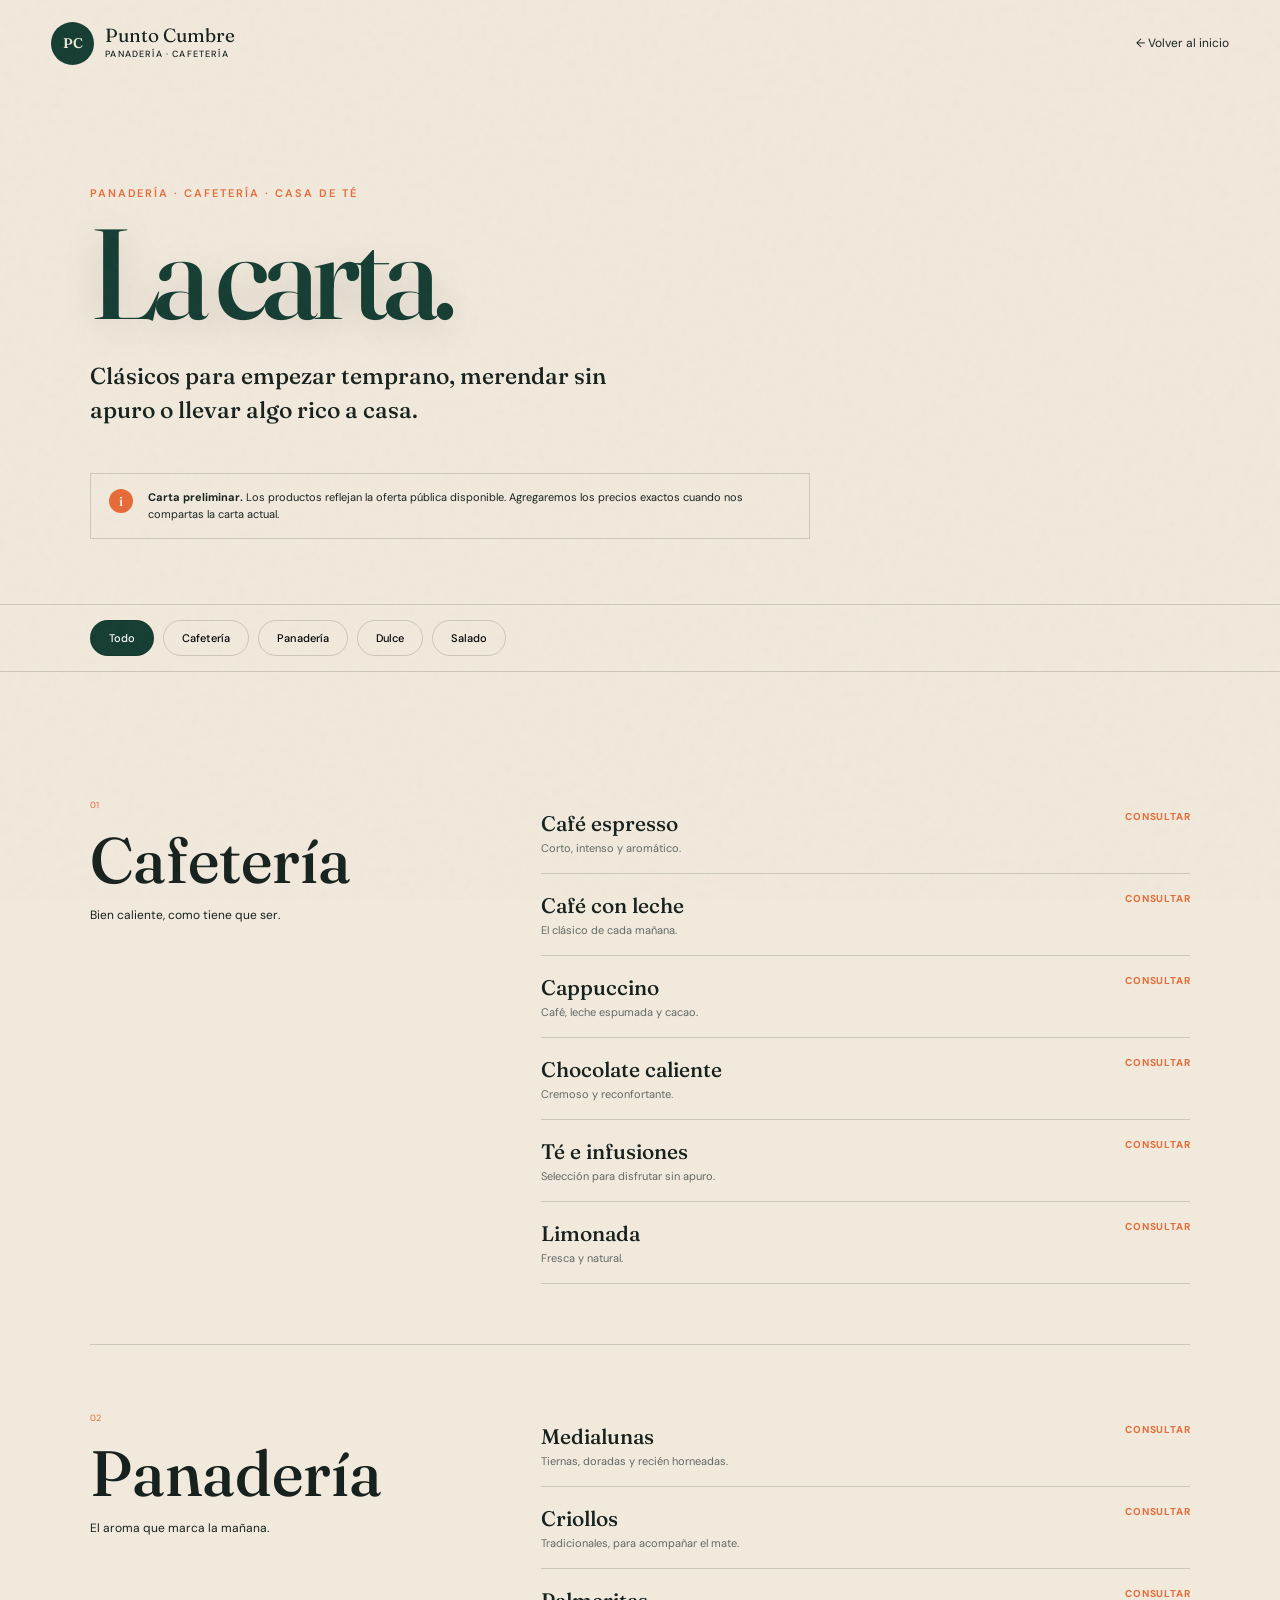
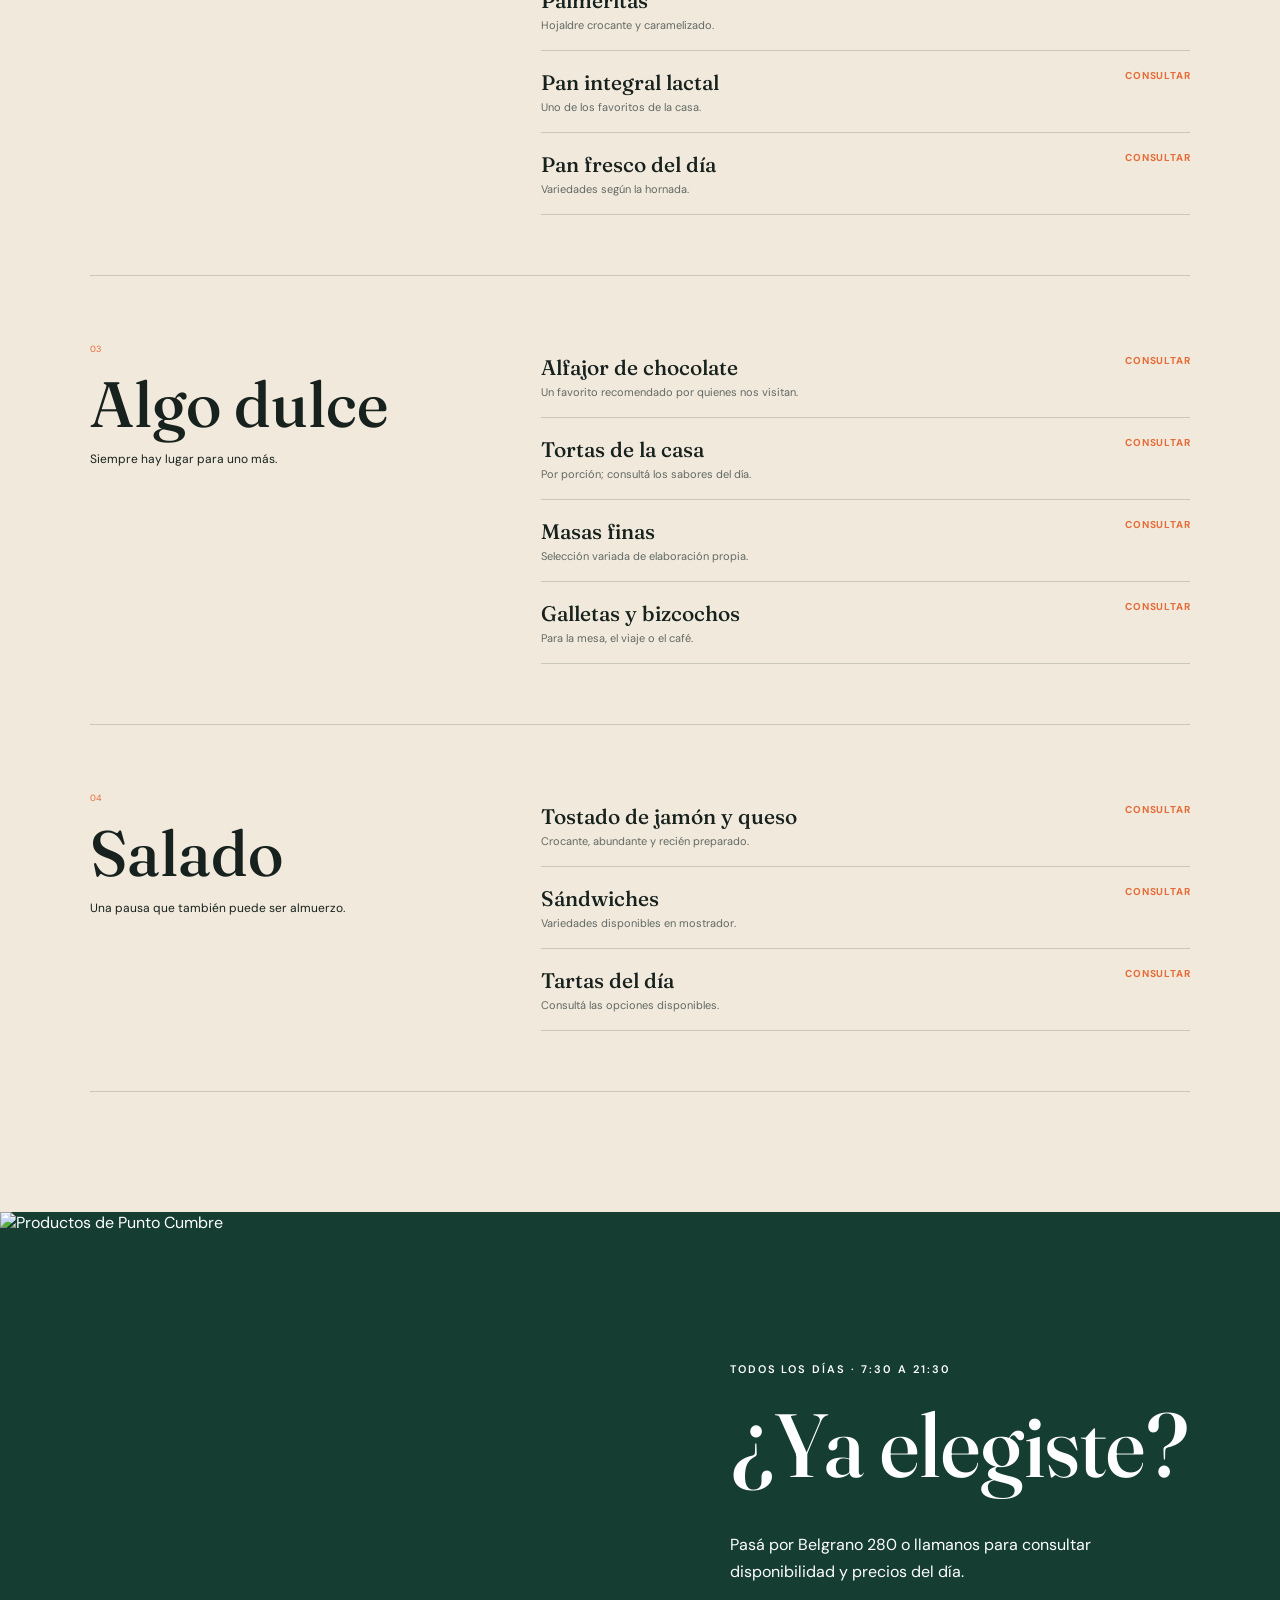
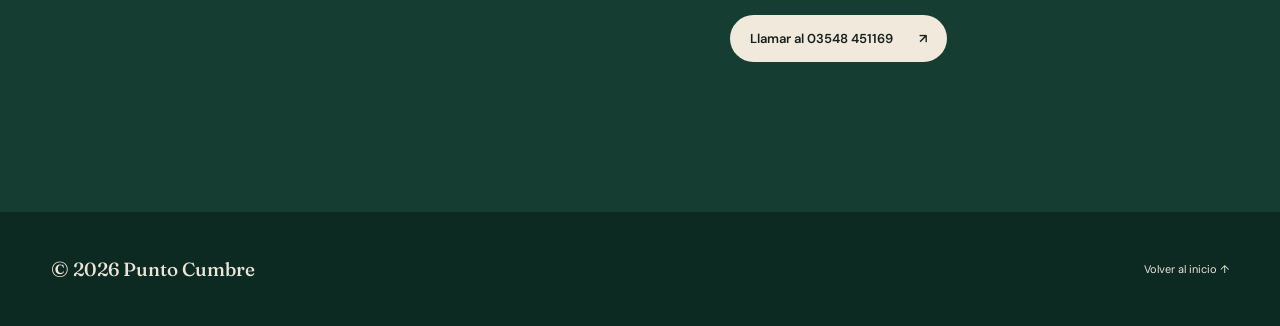
==== menu.html @ 1d54a33e "Add files via upload" ====
<!doctype html>
<html lang="es">
<head>
  <meta charset="utf-8">
  <meta name="viewport" content="width=device-width,initial-scale=1">
  <meta name="description" content="Carta de Punto Cumbre: cafetería, panadería, pastelería y opciones saladas.">
  <meta name="theme-color" content="#f1e9dc">
  <title>La carta — Punto Cumbre</title>
  <link rel="preconnect" href="https://fonts.googleapis.com">
  <link rel="preconnect" href="https://fonts.gstatic.com" crossorigin>
  <link href="https://fonts.googleapis.com/css2?family=DM+Sans:wght@400;500;600&family=Fraunces:opsz,wght@9..144,500;9..144,600&display=swap" rel="stylesheet">
  <link rel="stylesheet" href="styles.css?v=20260727b">
</head>
<body class="menu-page">
  <div class="noise" aria-hidden="true"></div>
  <header class="site-header menu-header">
    <a class="brand" href="index.html"><span class="brand-mark">PC</span><span>Punto Cumbre<small>panadería · cafetería</small></span></a>
    <a class="back-home" href="index.html">← Volver al inicio</a>
  </header>
  <main>
    <section class="menu-hero">
      <p class="eyebrow dark">Panadería · Cafetería · Casa de té</p>
      <h1>La carta.</h1>
      <p>Clásicos para empezar temprano, merendar sin apuro o llevar algo rico a casa.</p>
      <div class="menu-notice"><span>i</span><p><strong>Carta preliminar.</strong> Los productos reflejan la oferta pública disponible. Agregaremos los precios exactos cuando nos compartas la carta actual.</p></div>
    </section>
    <nav class="menu-filter" aria-label="Categorías">
      <button class="active" data-filter="all">Todo</button>
      <button data-filter="cafeteria">Cafetería</button>
      <button data-filter="panaderia">Panadería</button>
      <button data-filter="dulce">Dulce</button>
      <button data-filter="salado">Salado</button>
    </nav>
    <section class="full-menu">
      <div class="menu-category" data-category="cafeteria">
        <div class="category-title"><span>01</span><h2>Cafetería</h2><p>Bien caliente, como tiene que ser.</p></div>
        <div class="menu-list">
          <article><div><h3>Café espresso</h3><p>Corto, intenso y aromático.</p></div><b>Consultar</b></article>
          <article><div><h3>Café con leche</h3><p>El clásico de cada mañana.</p></div><b>Consultar</b></article>
          <article><div><h3>Cappuccino</h3><p>Café, leche espumada y cacao.</p></div><b>Consultar</b></article>
          <article><div><h3>Chocolate caliente</h3><p>Cremoso y reconfortante.</p></div><b>Consultar</b></article>
          <article><div><h3>Té e infusiones</h3><p>Selección para disfrutar sin apuro.</p></div><b>Consultar</b></article>
          <article><div><h3>Limonada</h3><p>Fresca y natural.</p></div><b>Consultar</b></article>
        </div>
      </div>
      <div class="menu-category" data-category="panaderia">
        <div class="category-title"><span>02</span><h2>Panadería</h2><p>El aroma que marca la mañana.</p></div>
        <div class="menu-list">
          <article><div><h3>Medialunas</h3><p>Tiernas, doradas y recién horneadas.</p></div><b>Consultar</b></article>
          <article><div><h3>Criollos</h3><p>Tradicionales, para acompañar el mate.</p></div><b>Consultar</b></article>
          <article><div><h3>Palmeritas</h3><p>Hojaldre crocante y caramelizado.</p></div><b>Consultar</b></article>
          <article><div><h3>Pan integral lactal</h3><p>Uno de los favoritos de la casa.</p></div><b>Consultar</b></article>
          <article><div><h3>Pan fresco del día</h3><p>Variedades según la hornada.</p></div><b>Consultar</b></article>
        </div>
      </div>
      <div class="menu-category" data-category="dulce">
        <div class="category-title"><span>03</span><h2>Algo dulce</h2><p>Siempre hay lugar para uno más.</p></div>
        <div class="menu-list">
          <article><div><h3>Alfajor de chocolate</h3><p>Un favorito recomendado por quienes nos visitan.</p></div><b>Consultar</b></article>
          <article><div><h3>Tortas de la casa</h3><p>Por porción; consultá los sabores del día.</p></div><b>Consultar</b></article>
          <article><div><h3>Masas finas</h3><p>Selección variada de elaboración propia.</p></div><b>Consultar</b></article>
          <article><div><h3>Galletas y bizcochos</h3><p>Para la mesa, el viaje o el café.</p></div><b>Consultar</b></article>
        </div>
      </div>
      <div class="menu-category" data-category="salado">
        <div class="category-title"><span>04</span><h2>Salado</h2><p>Una pausa que también puede ser almuerzo.</p></div>
        <div class="menu-list">
          <article><div><h3>Tostado de jamón y queso</h3><p>Crocante, abundante y recién preparado.</p></div><b>Consultar</b></article>
          <article><div><h3>Sándwiches</h3><p>Variedades disponibles en mostrador.</p></div><b>Consultar</b></article>
          <article><div><h3>Tartas del día</h3><p>Consultá las opciones disponibles.</p></div><b>Consultar</b></article>
        </div>
      </div>
    </section>
    <section class="menu-bottom">
      <img src="assets/img/detalle.jpg" alt="Productos de Punto Cumbre" loading="lazy">
      <div><p class="eyebrow">Todos los días · 7:30 a 21:30</p><h2>¿Ya elegiste?</h2><p>Pasá por Belgrano 280 o llamanos para consultar disponibilidad y precios del día.</p><a class="button button-light" href="tel:+543548451169">Llamar al 03548 451169 <span>↗</span></a></div>
    </section>
  </main>
  <footer class="menu-footer"><p>© <span id="year">2026</span> Punto Cumbre</p><a href="index.html">Volver al inicio ↑</a></footer>
  <script src="main.js?v=20260727b" defer></script>
</body>
</html>
---- styles.css ----
:root{--green:#153d32;--green-2:#285747;--cream:#f1e9dc;--paper:#f8f4ed;--ink:#17211d;--orange:#e66b37;--line:rgba(23,33,29,.17);--serif:"Fraunces",Georgia,serif;--sans:"DM Sans",Arial,sans-serif}
*{box-sizing:border-box}html{scroll-behavior:smooth}body{margin:0;background:var(--paper);color:var(--ink);font-family:var(--sans);overflow-x:hidden}.noise{position:fixed;inset:0;pointer-events:none;z-index:20;opacity:.035;background-image:url("data:image/svg+xml,%3Csvg viewBox='0 0 140 140' xmlns='http://www.w3.org/2000/svg'%3E%3Cfilter id='n'%3E%3CfeTurbulence type='fractalNoise' baseFrequency='.8' numOctaves='4' stitchTiles='stitch'/%3E%3C/filter%3E%3Crect width='100%25' height='100%25' filter='url(%23n)'/%3E%3C/svg%3E")}.site-header{height:86px;padding:0 4vw;display:flex;align-items:center;justify-content:space-between;background:var(--paper);position:relative;z-index:15}.brand{display:flex;align-items:center;gap:11px;color:inherit;text-decoration:none;font-family:var(--serif);font-size:19px;line-height:.9}.brand small{display:block;font:500 9px/1 var(--sans);text-transform:uppercase;letter-spacing:.13em;margin-top:6px}.brand-mark{width:43px;height:43px;border-radius:50%;display:grid;place-items:center;background:var(--green);color:var(--cream);font:600 14px/1 var(--serif)}.nav{display:flex;align-items:center;gap:2.2vw}.nav a{color:inherit;text-decoration:none;font-size:13px}.nav a:not(.nav-cta):hover{color:var(--orange)}.nav-cta{padding:12px 18px;border:1px solid var(--ink);border-radius:99px}.menu-toggle{display:none;border:0;background:none;width:42px;height:42px}.menu-toggle span{display:block;width:24px;height:1px;background:var(--ink);margin:6px}
.hero{--hero-x:0px;--hero-y:0px;--hero-scroll:0px;height:calc(100vh - 86px);min-height:650px;position:relative;color:#fff;overflow:hidden;background:#0b211a;isolation:isolate}.hero-media{position:absolute;inset:-3%;overflow:hidden;transform:translate3d(var(--hero-x),calc(var(--hero-y) + var(--hero-scroll)),0) scale(1.035);will-change:transform;animation:hero-media-in 1.8s cubic-bezier(.16,1,.3,1) both}.hero-image{width:100%;height:100%;object-fit:cover;object-position:center 48%;filter:saturate(.92) contrast(1.03);transform:scale(1.04);animation:hero-breathe 14s 1.8s ease-in-out infinite alternate}.hero-light{position:absolute;inset:-25%;background:radial-gradient(circle at 74% 16%,rgba(255,244,215,.28),transparent 27%);mix-blend-mode:screen;transform:translate3d(calc(var(--hero-x) * -1.8),calc(var(--hero-y) * -1.8),0);pointer-events:none}.hero-shade{position:absolute;inset:0;z-index:1;background:linear-gradient(90deg,rgba(7,20,15,.82) 0,rgba(7,20,15,.48) 38%,rgba(7,20,15,.08) 72%),linear-gradient(0deg,rgba(4,12,9,.58),transparent 52%)}.hero-shade::after{content:"";position:absolute;inset:0;background:linear-gradient(115deg,transparent 30%,rgba(255,255,255,.12) 47%,transparent 59%);transform:translateX(-120%);animation:hero-sheen 1.35s 1.15s cubic-bezier(.16,1,.3,1) forwards}.hero-curtain{position:absolute;inset:0;z-index:7;background:var(--cream);transform-origin:right center;animation:curtain-open 1.45s .12s cubic-bezier(.77,0,.18,1) forwards}.hero-frame{position:absolute;z-index:3;inset:23px;pointer-events:none;border:1px solid rgba(255,255,255,.32);display:flex;align-items:flex-end;justify-content:space-between;padding:15px 18px;color:rgba(255,255,255,.72);font-size:8px;letter-spacing:.19em;text-transform:uppercase;opacity:0;animation:fade-up .8s 1.65s ease forwards}.hero-copy{position:absolute;z-index:4;left:7vw;top:50%;transform:translateY(-47%);max-width:780px}.hero-copy>*{opacity:0;transform:translateY(22px);animation:fade-up .85s cubic-bezier(.16,1,.3,1) forwards}.hero-copy .eyebrow{animation-delay:1.08s}.hero-copy h1{animation-delay:1.16s}.hero-copy .hero-lead{animation-delay:1.28s}.hero-copy .hero-actions{animation-delay:1.38s}.eyebrow{text-transform:uppercase;letter-spacing:.18em;font-size:11px;font-weight:600;margin:0 0 24px}.eyebrow.dark{color:var(--orange)}.hero h1,.menu-hero h1{font:500 clamp(70px,10vw,150px)/.78 var(--serif);letter-spacing:-.055em;margin:0;text-shadow:0 8px 40px rgba(0,0,0,.14)}.hero h1 em,.section h2 em{font-weight:500}.hero-lead{font-size:16px;line-height:1.6;max-width:430px;margin:35px 0}.hero-actions{display:flex;align-items:center;gap:28px}.button{border:0;border-radius:100px;padding:15px 20px;display:inline-flex;align-items:center;justify-content:center;gap:26px;text-decoration:none;font-size:13px;font-weight:600;transition:.25s ease}.button:hover{transform:translateY(-2px)}.button-light{background:var(--cream);color:var(--ink)}.button-dark{background:var(--green);color:#fff}.button-outline{border:1px solid rgba(255,255,255,.45);color:#fff}.text-link,.arrow-link{color:inherit;text-decoration:none;font-size:13px;border-bottom:1px solid currentColor;padding-bottom:5px}.hero-stamp{position:absolute;z-index:4;right:5vw;bottom:48px;width:118px;height:118px;border:1px solid rgba(255,255,255,.55);border-radius:50%;display:grid;place-items:center;opacity:0;animation:fade-up .9s 1.62s ease forwards;backdrop-filter:blur(5px)}.hero-stamp span{position:absolute;font-size:8px;text-transform:uppercase;letter-spacing:.2em;animation:spin 16s linear infinite}.hero-stamp b{font:500 30px var(--serif)}.photo-credit{position:absolute;z-index:4;left:42px;bottom:43px;font-size:8px;text-transform:uppercase;letter-spacing:.14em;opacity:.62}
.section{padding:115px 7vw}.section-kicker{font-size:10px;text-transform:uppercase;letter-spacing:.16em;font-weight:600;display:flex;gap:16px;align-items:center;margin-bottom:55px}.section-kicker span{color:var(--orange)}.intro-grid{display:grid;grid-template-columns:1.45fr .55fr;gap:9vw}.section h2,.menu-copy h2,.visit h2{font:500 clamp(48px,6.2vw,96px)/.95 var(--serif);letter-spacing:-.045em;margin:0}.intro-copy{padding-top:12px;font-size:16px;line-height:1.75}.intro-copy p{margin:0 0 20px}.arrow-link{display:inline-flex;justify-content:space-between;gap:55px;margin-top:22px}.feature-strip{display:grid;grid-template-columns:repeat(3,1fr);border-top:1px solid var(--line);margin-top:90px}.feature-strip article{padding:28px 5vw 10px 0;border-right:1px solid var(--line)}.feature-strip article+article{padding-left:3vw}.feature-strip article:last-child{border:0}.feature-strip span{font-size:9px;color:var(--orange)}.feature-strip h3{font:500 25px var(--serif);margin:16px 0 10px}.feature-strip p{font-size:13px;line-height:1.6;margin:0;color:#4d5853}
.menu-teaser{background:var(--cream);display:grid;grid-template-columns:1fr 1fr;min-height:800px}.menu-visual{position:relative;overflow:hidden}.menu-visual img{width:100%;height:100%;object-fit:cover}.menu-copy{padding:9vw 8vw;display:flex;flex-direction:column;align-items:flex-start;justify-content:center}.menu-copy>p:not(.eyebrow){line-height:1.7;max-width:480px}.menu-copy h2{margin-bottom:28px}.menu-highlights{list-style:none;margin:35px 0;padding:0;width:100%;border-top:1px solid var(--line)}.menu-highlights li{padding:18px 0;border-bottom:1px solid var(--line);display:flex;justify-content:space-between;gap:20px}.menu-highlights span{font:500 18px var(--serif)}.menu-highlights b{font-size:11px;font-weight:500;color:#5d625f;text-align:right}.menu-orbit{position:absolute;right:35px;top:35px;width:130px;height:130px;background:var(--orange);border-radius:50%;display:grid;place-items:center;color:#fff}.menu-orbit span{font-size:9px;text-transform:uppercase;letter-spacing:.18em}
.gallery-section{background:var(--paper)}.gallery-heading{display:grid;grid-template-columns:1fr 320px;align-items:end;gap:40px;margin-bottom:55px}.upload-box{border:1px solid var(--line);padding:22px}.upload-box p{font:500 18px var(--serif);margin:0 0 17px}.upload-box small{font-size:9px;display:block;margin-top:10px;color:#65706b}.upload-button{display:inline-block;background:var(--green);color:#fff;padding:12px 15px;border-radius:99px;font-size:11px;cursor:pointer}.gallery-grid{display:grid;grid-template-columns:repeat(4,1fr);grid-auto-rows:240px;gap:12px}.gallery-item{border:0;padding:0;position:relative;overflow:hidden;background:#ddd;cursor:zoom-in}.gallery-item.tall{grid-row:span 2}.gallery-item.wide{grid-column:span 2}.gallery-item img{width:100%;height:100%;object-fit:cover;transition:transform .7s cubic-bezier(.2,.8,.2,1)}.gallery-item:hover img{transform:scale(1.045)}.gallery-item span{position:absolute;left:14px;bottom:12px;color:#fff;text-transform:uppercase;letter-spacing:.12em;font-size:9px;text-shadow:0 1px 8px #000}.instagram-note{text-align:center;font:500 italic 16px var(--serif);color:#6c746f;margin:35px 0 0}.lightbox{border:0;padding:0;background:transparent;max-width:90vw;max-height:90vh}.lightbox::backdrop{background:rgba(4,12,9,.92)}.lightbox img{max-width:90vw;max-height:86vh;display:block}.lightbox button{position:fixed;right:25px;top:20px;border:0;background:none;color:#fff;font-size:36px;cursor:pointer}
.reviews{background:var(--green);color:#f6f0e6}.reviews-top{display:grid;grid-template-columns:1fr auto;align-items:end}.section-kicker.light span{color:#f1a17d}.rating-card{display:flex;gap:18px;align-items:center;border:1px solid rgba(255,255,255,.18);padding:20px 25px}.rating-card strong{font:500 50px var(--serif)}.rating-card span{color:#f3a36e;letter-spacing:.12em}.rating-card p{font-size:10px;text-transform:uppercase;letter-spacing:.1em;margin:5px 0 0}.review-track{display:grid;grid-template-columns:repeat(3,1fr);border-top:1px solid rgba(255,255,255,.2);margin:70px 0 45px}.review-track blockquote{margin:0;padding:45px 4vw 35px 0;border-right:1px solid rgba(255,255,255,.2)}.review-track blockquote+blockquote{padding-left:3vw}.review-track span{font:500 50px var(--serif);color:#f1a17d}.review-track p{font:500 23px/1.45 var(--serif)}.review-track footer{font-size:9px;text-transform:uppercase;letter-spacing:.12em;opacity:.7}
.visit{display:grid;grid-template-columns:1fr .8fr;gap:12px;background:var(--cream)}.visit-card{background:var(--paper);padding:6vw}.visit h2{margin-bottom:55px}.visit-details{display:grid;grid-template-columns:repeat(3,1fr);gap:25px;border-top:1px solid var(--line);padding-top:25px}.visit-details span{text-transform:uppercase;letter-spacing:.15em;color:var(--orange);font-size:9px}.visit-details p{font-size:13px;line-height:1.6}.visit-details a{color:inherit}.visit-actions{display:flex;align-items:center;gap:28px;margin-top:45px}.map-panel{min-height:580px;position:relative;display:flex;align-items:center;justify-content:center;overflow:hidden;background-color:#d8d1c2;color:var(--ink);text-decoration:none}.map-lines{position:absolute;inset:-10%;opacity:.6;background:linear-gradient(37deg,transparent 46%,#b8b09f 47%,#b8b09f 49%,transparent 50%),linear-gradient(100deg,transparent 47%,#c0b8a8 48%,#c0b8a8 50%,transparent 51%);background-size:180px 160px,230px 190px}.map-pin{position:relative;z-index:2;width:75px;height:75px;border-radius:50% 50% 50% 8px;background:var(--orange);color:#fff;display:grid;place-items:center;font:500 23px var(--serif);transform:rotate(-45deg);box-shadow:0 14px 30px rgba(0,0,0,.18)}.map-pin::first-line{transform:rotate(45deg)}.map-panel p{position:absolute;bottom:40px;left:40px;font-size:12px;line-height:1.7}.map-panel b{font-weight:600}
footer{padding:45px 4vw;background:#0d2a22;color:#eae4d9;display:grid;grid-template-columns:1fr 1fr auto;align-items:center;gap:30px}.footer-brand{grid-row:span 2}.footer-brand .brand-mark{background:var(--cream);color:var(--green)}footer p{font:500 19px var(--serif);margin:0}footer>div{display:flex;gap:22px}footer a{color:inherit;text-decoration:none;font-size:11px}footer>small{font-size:9px;opacity:.55}
.menu-page{background:var(--cream)}.menu-header{background:transparent}.back-home{color:inherit;text-decoration:none;font-size:12px}.menu-hero{padding:100px 7vw 65px}.menu-hero h1{color:var(--green)}.menu-hero>p:not(.eyebrow){font:500 23px/1.5 var(--serif);max-width:550px;margin-top:35px}.menu-notice{margin-top:45px;max-width:720px;border:1px solid var(--line);padding:15px 18px;display:flex;gap:15px;align-items:start}.menu-notice span{width:24px;height:24px;flex:0 0 auto;border-radius:50%;display:grid;place-items:center;background:var(--orange);color:#fff;font:500 13px var(--serif)}.menu-notice p{margin:0;font-size:11px;line-height:1.55}.menu-filter{position:sticky;top:0;z-index:10;background:rgba(241,233,220,.93);backdrop-filter:blur(12px);padding:15px 7vw;display:flex;gap:9px;border-block:1px solid var(--line);overflow:auto}.menu-filter button{border:1px solid var(--line);background:transparent;border-radius:99px;padding:10px 18px;white-space:nowrap;font:500 11px var(--sans);cursor:pointer}.menu-filter button.active{background:var(--green);color:#fff}.full-menu{padding:60px 7vw 120px}.menu-category{display:grid;grid-template-columns:.7fr 1.3fr;gap:8vw;padding:60px 0;border-bottom:1px solid var(--line)}.menu-category.hidden{display:none}.category-title span{font-size:9px;color:var(--orange)}.category-title h2{font:500 clamp(40px,5vw,72px)/1 var(--serif);margin:15px 0}.category-title p{font-size:12px}.menu-list article{display:flex;justify-content:space-between;gap:25px;border-bottom:1px solid var(--line);padding:18px 0}.menu-list h3{font:500 21px var(--serif);margin:0 0 5px}.menu-list p{font-size:11px;color:#616964;margin:0}.menu-list b{font-size:10px;text-transform:uppercase;letter-spacing:.08em;color:var(--orange)}.menu-bottom{display:grid;grid-template-columns:1fr 1fr;background:var(--green);color:#fff}.menu-bottom img{width:100%;height:600px;object-fit:cover}.menu-bottom>div{padding:7vw;display:flex;flex-direction:column;justify-content:center;align-items:flex-start}.menu-bottom h2{font:500 clamp(55px,7vw,95px)/1 var(--serif);margin:0 0 25px}.menu-bottom>div>p:not(.eyebrow){line-height:1.7;max-width:450px;margin-bottom:30px}.menu-footer{display:flex;justify-content:space-between}.reveal[data-split]{opacity:1;transform:none}
@keyframes hero-media-in{from{opacity:0;transform:translate3d(0,16px,0) scale(1.13)}to{opacity:1;transform:translate3d(var(--hero-x),calc(var(--hero-y) + var(--hero-scroll)),0) scale(1.035)}}@keyframes hero-breathe{to{transform:scale(1.075)}}@keyframes curtain-open{0%{transform:scaleX(1)}100%{transform:scaleX(0)}}@keyframes hero-sheen{to{transform:translateX(120%)}}@keyframes fade-up{to{opacity:1;transform:translateY(0)}}@keyframes spin{to{transform:rotate(360deg)}}
@media(max-width:850px){.site-header{height:72px}.menu-toggle{display:block}.nav{position:absolute;top:72px;left:0;right:0;background:var(--paper);display:none;flex-direction:column;align-items:stretch;padding:20px 6vw 30px}.nav.open{display:flex}.nav a{font:500 24px var(--serif);padding:10px 0}.hero{height:calc(100svh - 72px);min-height:620px}.hero-media{inset:-2% -18%;transform:translate3d(0,var(--hero-scroll),0) scale(1.035)}.hero-image{object-position:60% center}.hero-frame{inset:12px;padding:12px}.hero-frame span:first-child{display:none}.hero-copy{left:7vw;right:7vw}.hero h1{font-size:clamp(63px,20vw,105px)}.hero-lead{max-width:330px}.hero-actions{align-items:flex-start;flex-direction:column;gap:20px}.hero-stamp{width:85px;height:85px;right:6vw;bottom:25px}.hero-stamp span{display:none}.hero-stamp b{font-size:24px}.photo-credit{left:27px;bottom:26px}.section{padding:80px 6vw}.intro-grid,.gallery-heading,.reviews-top,.visit,.menu-category{grid-template-columns:1fr}.intro-grid{gap:30px}.feature-strip{grid-template-columns:1fr;margin-top:55px}.feature-strip article,.feature-strip article+article{padding:22px 0;border-right:0;border-bottom:1px solid var(--line)}.menu-teaser{grid-template-columns:1fr}.menu-visual{height:70vh}.menu-copy{padding:75px 7vw}.gallery-heading{align-items:start}.upload-box{margin-top:25px}.gallery-grid{grid-template-columns:repeat(2,1fr);grid-auto-rows:200px}.gallery-item.wide{grid-column:span 2}.reviews-top{gap:40px}.rating-card{width:max-content}.review-track{display:flex;overflow-x:auto;scroll-snap-type:x mandatory}.review-track blockquote{min-width:85vw;scroll-snap-align:start}.visit-details{grid-template-columns:1fr}.map-panel{min-height:420px}.menu-hero{padding:70px 6vw 50px}.menu-hero h1{font-size:25vw}.menu-category{gap:30px}.menu-bottom{grid-template-columns:1fr}.menu-bottom img{height:400px}footer{grid-template-columns:1fr}.footer-brand{grid-row:auto}.menu-footer{display:flex}.menu-header .brand small{display:none}}
@media(max-width:480px){.gallery-grid{display:flex;overflow-x:auto;scroll-snap-type:x mandatory}.gallery-item,.gallery-item.tall,.gallery-item.wide{min-width:82vw;height:420px;scroll-snap-align:center}.hero-copy{top:45%}.photo-credit{display:none}.visit-actions{align-items:flex-start;flex-direction:column}.section h2,.menu-copy h2,.visit h2{font-size:48px}.menu-highlights li{display:block}.menu-highlights b{display:block;text-align:left;margin-top:7px}}
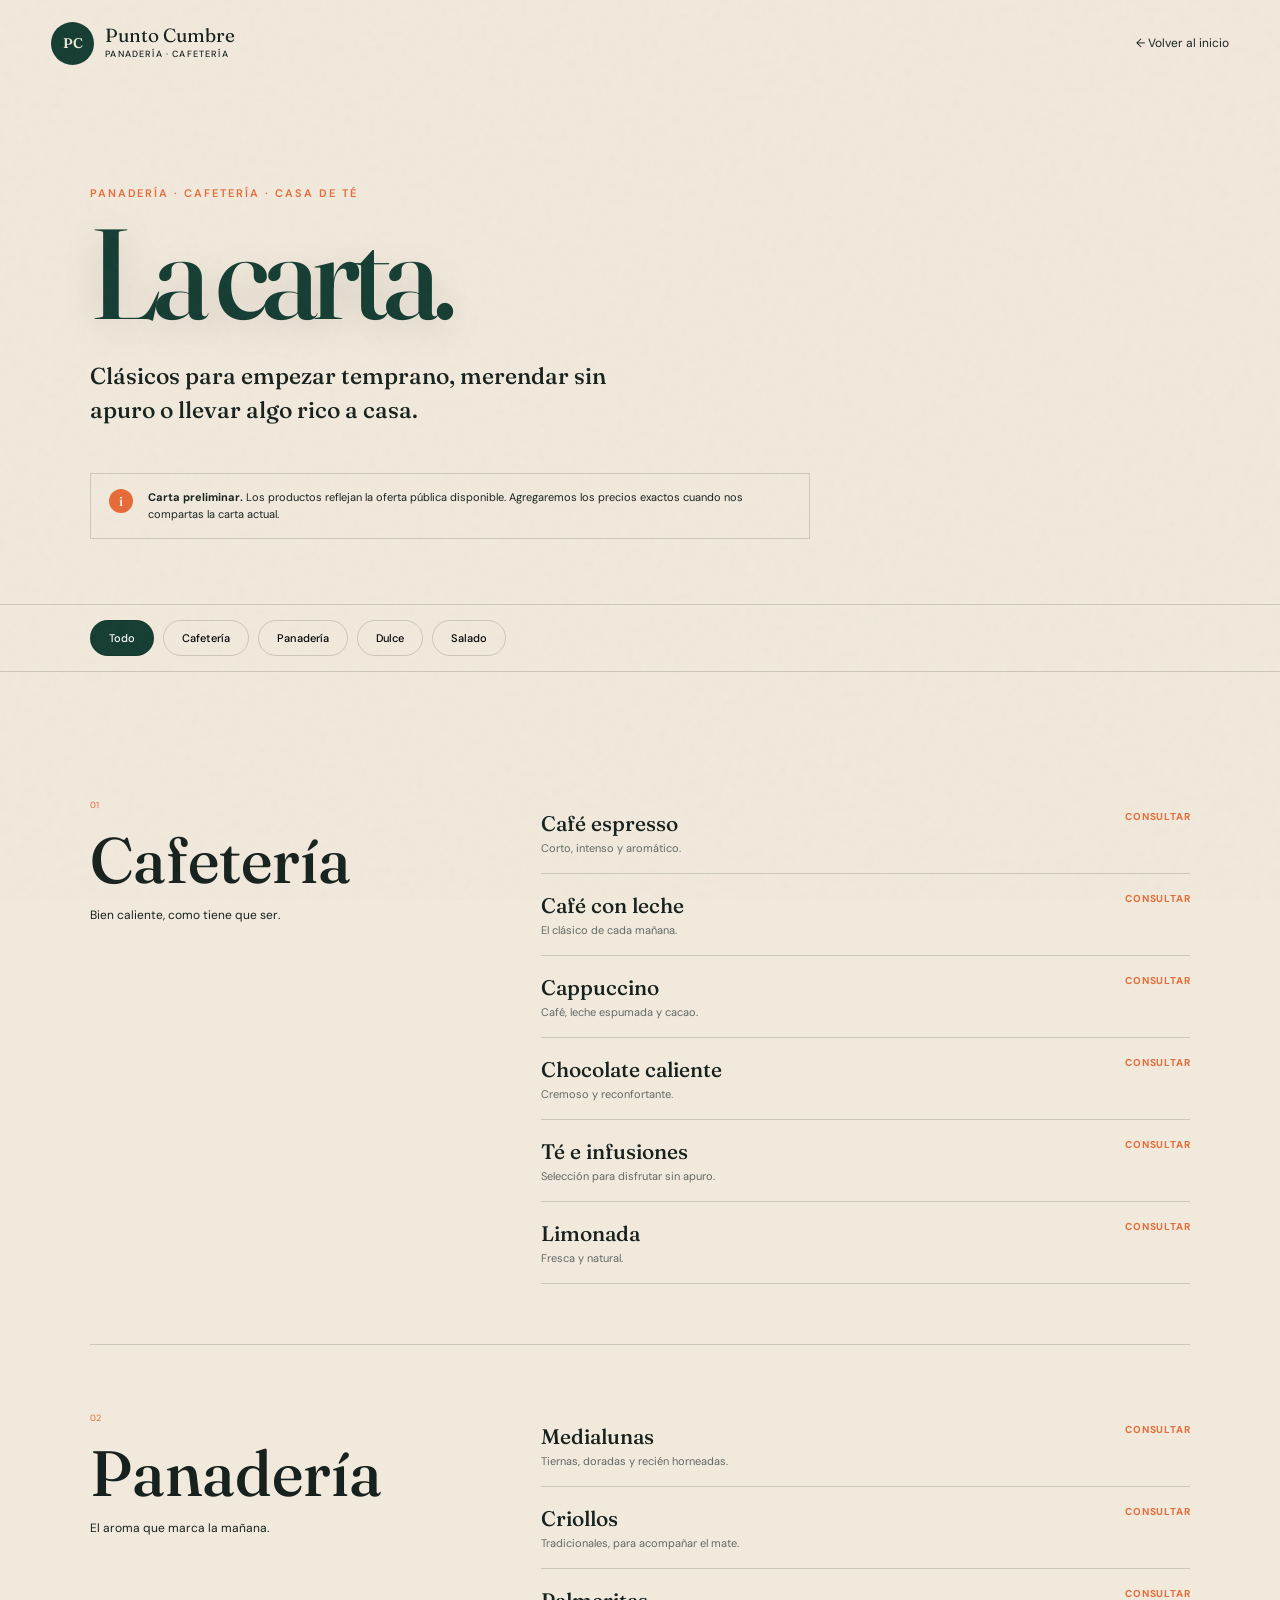
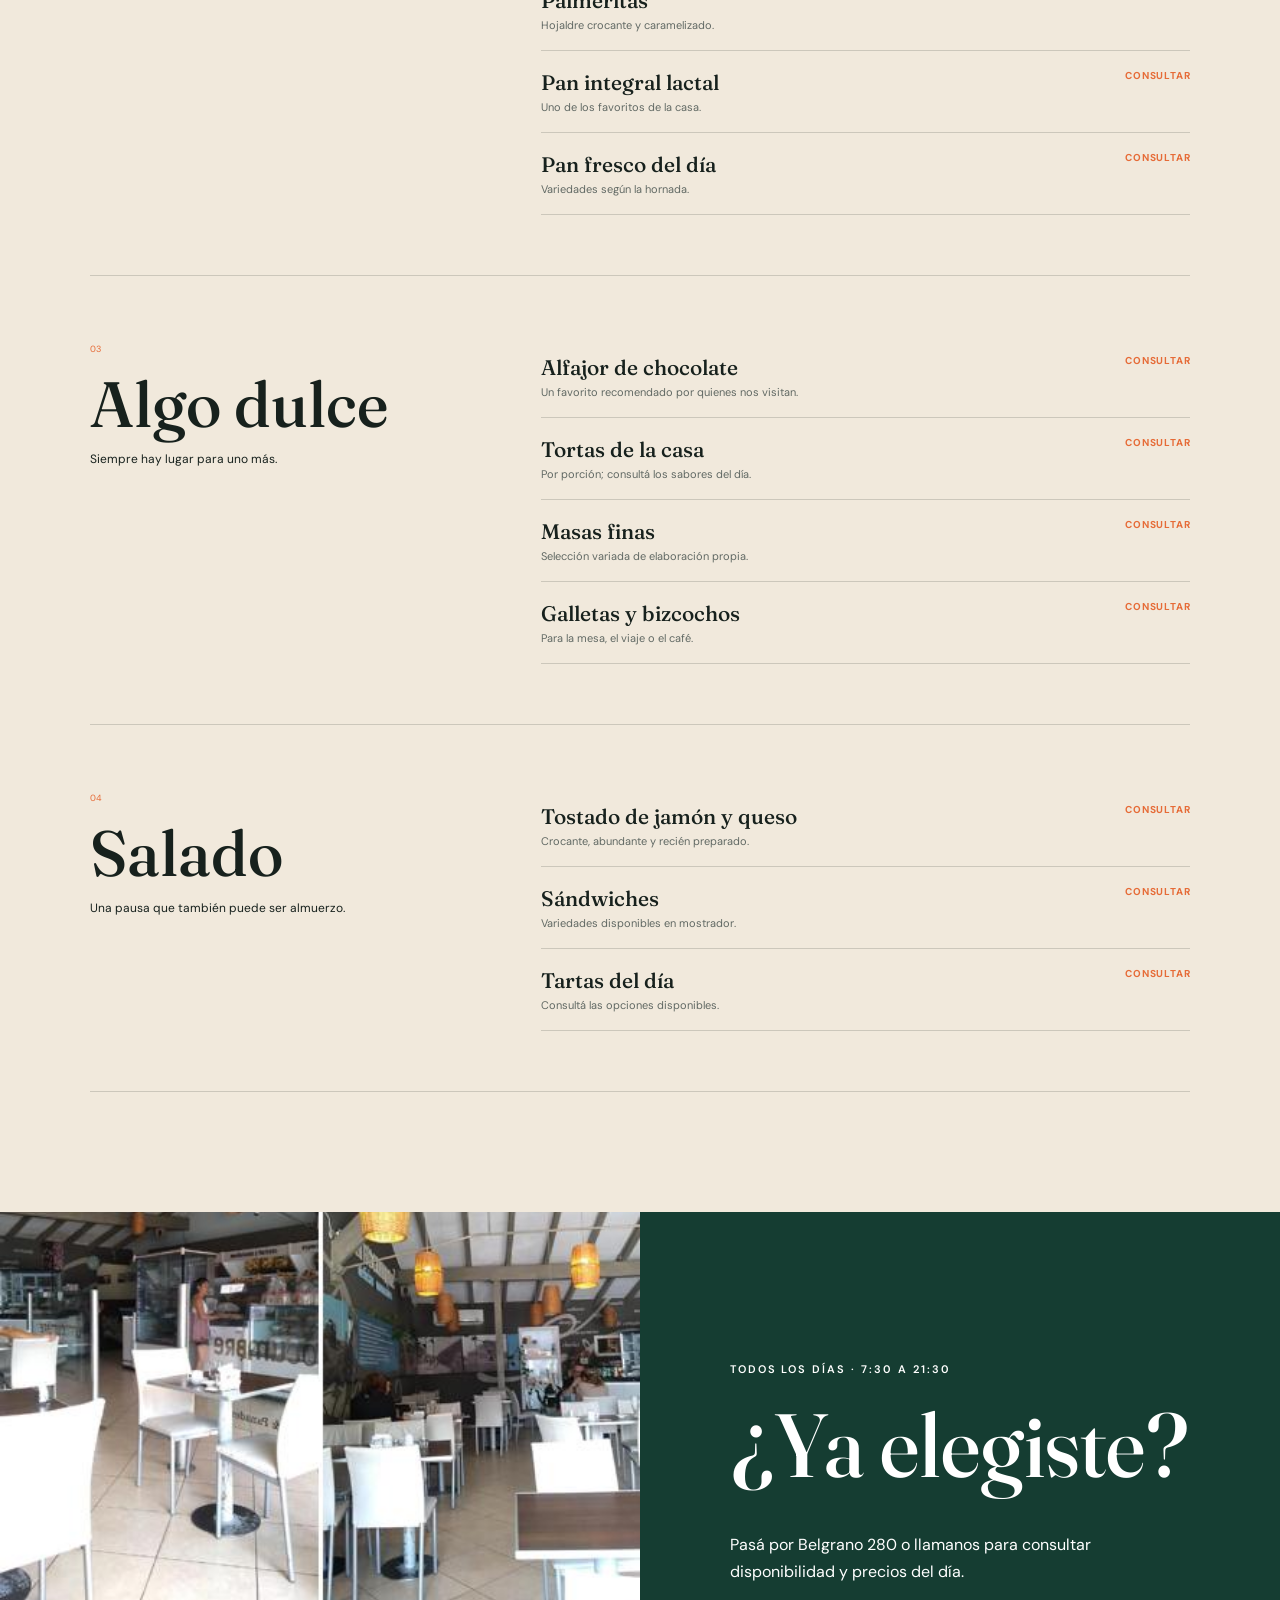
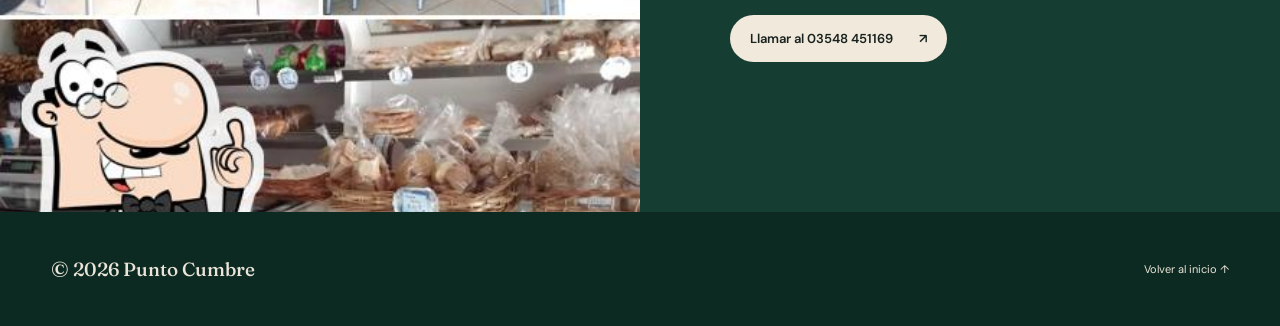
==== commit 2fd4a274: "Fix menu image path for Vercel" ====
--- a/menu.html
+++ b/menu.html
@@ -72,7 +72,7 @@
       </div>
     </section>
     <section class="menu-bottom">
-      <img src="assets/img/detalle.jpg" alt="Productos de Punto Cumbre" loading="lazy">
+      <img src="detalle.jpg" alt="Productos de Punto Cumbre" loading="lazy">
       <div><p class="eyebrow">Todos los días · 7:30 a 21:30</p><h2>¿Ya elegiste?</h2><p>Pasá por Belgrano 280 o llamanos para consultar disponibilidad y precios del día.</p><a class="button button-light" href="tel:+543548451169">Llamar al 03548 451169 <span>↗</span></a></div>
     </section>
   </main>
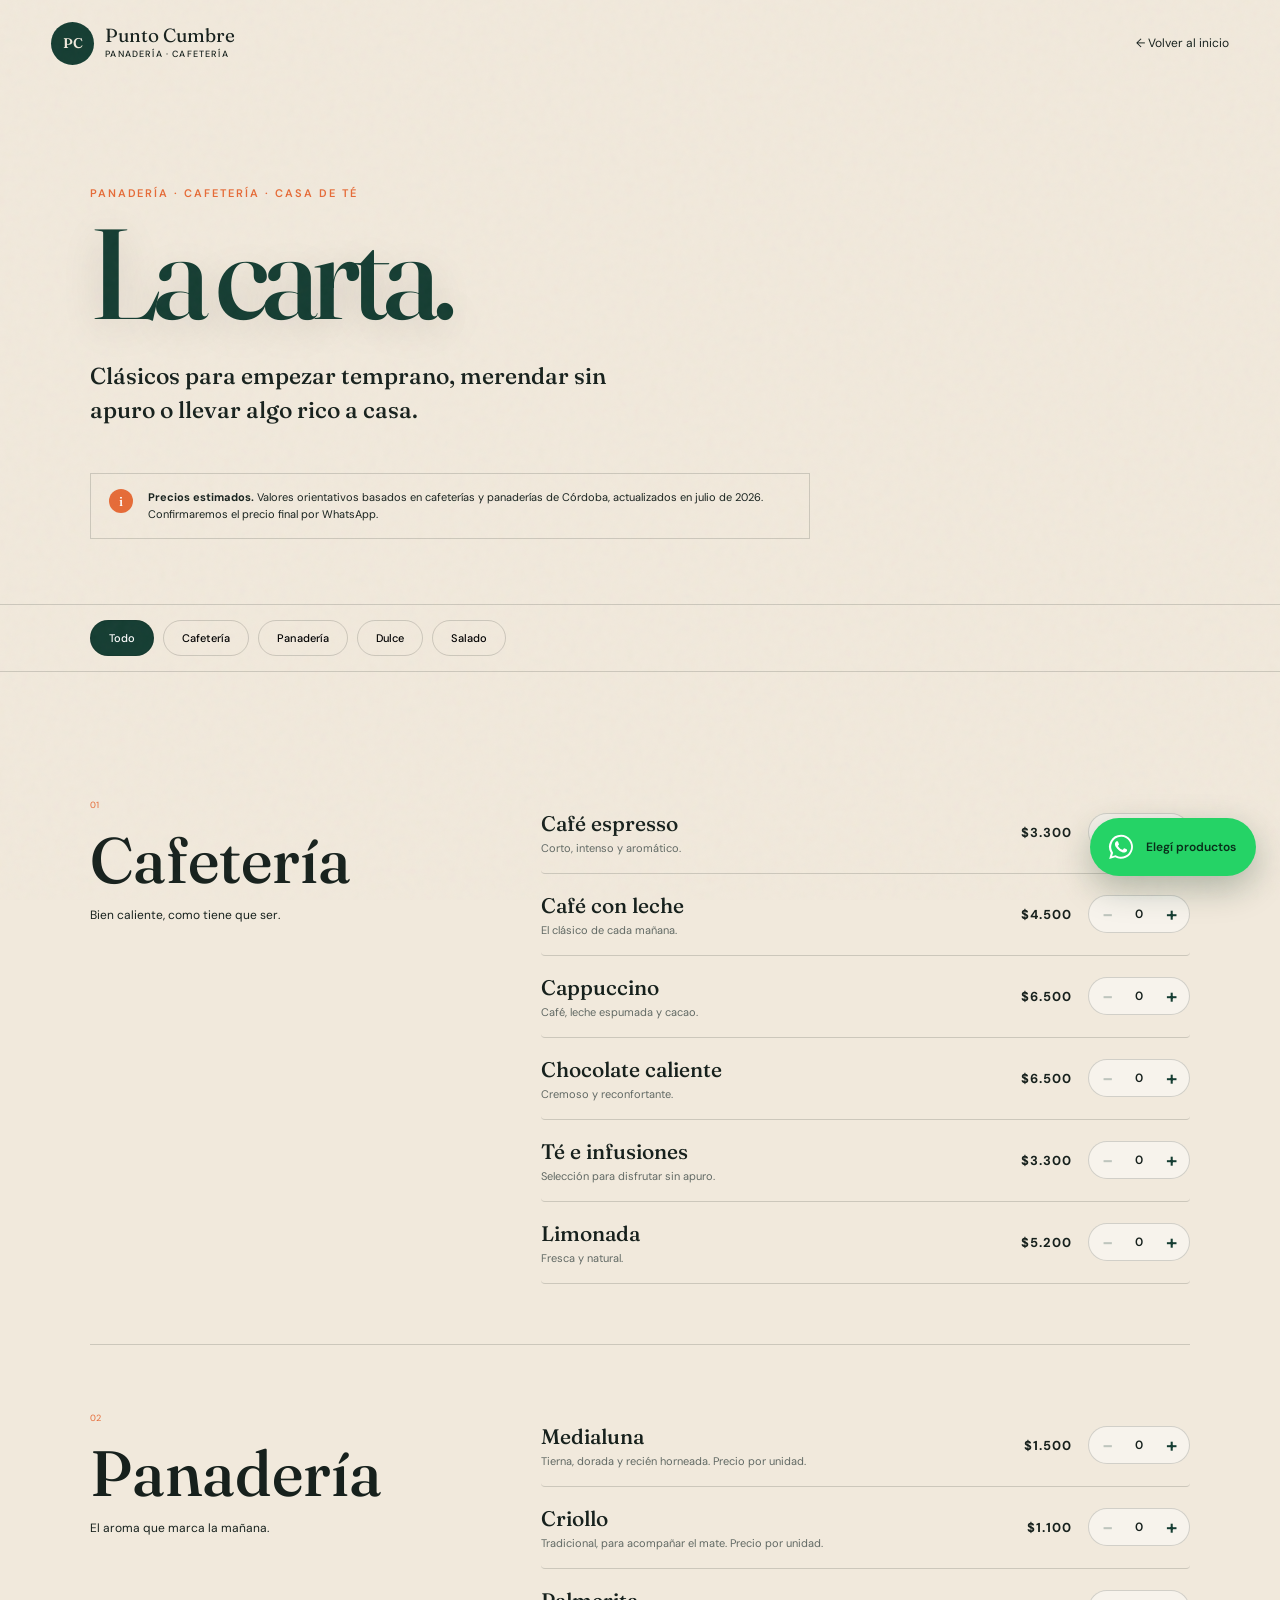
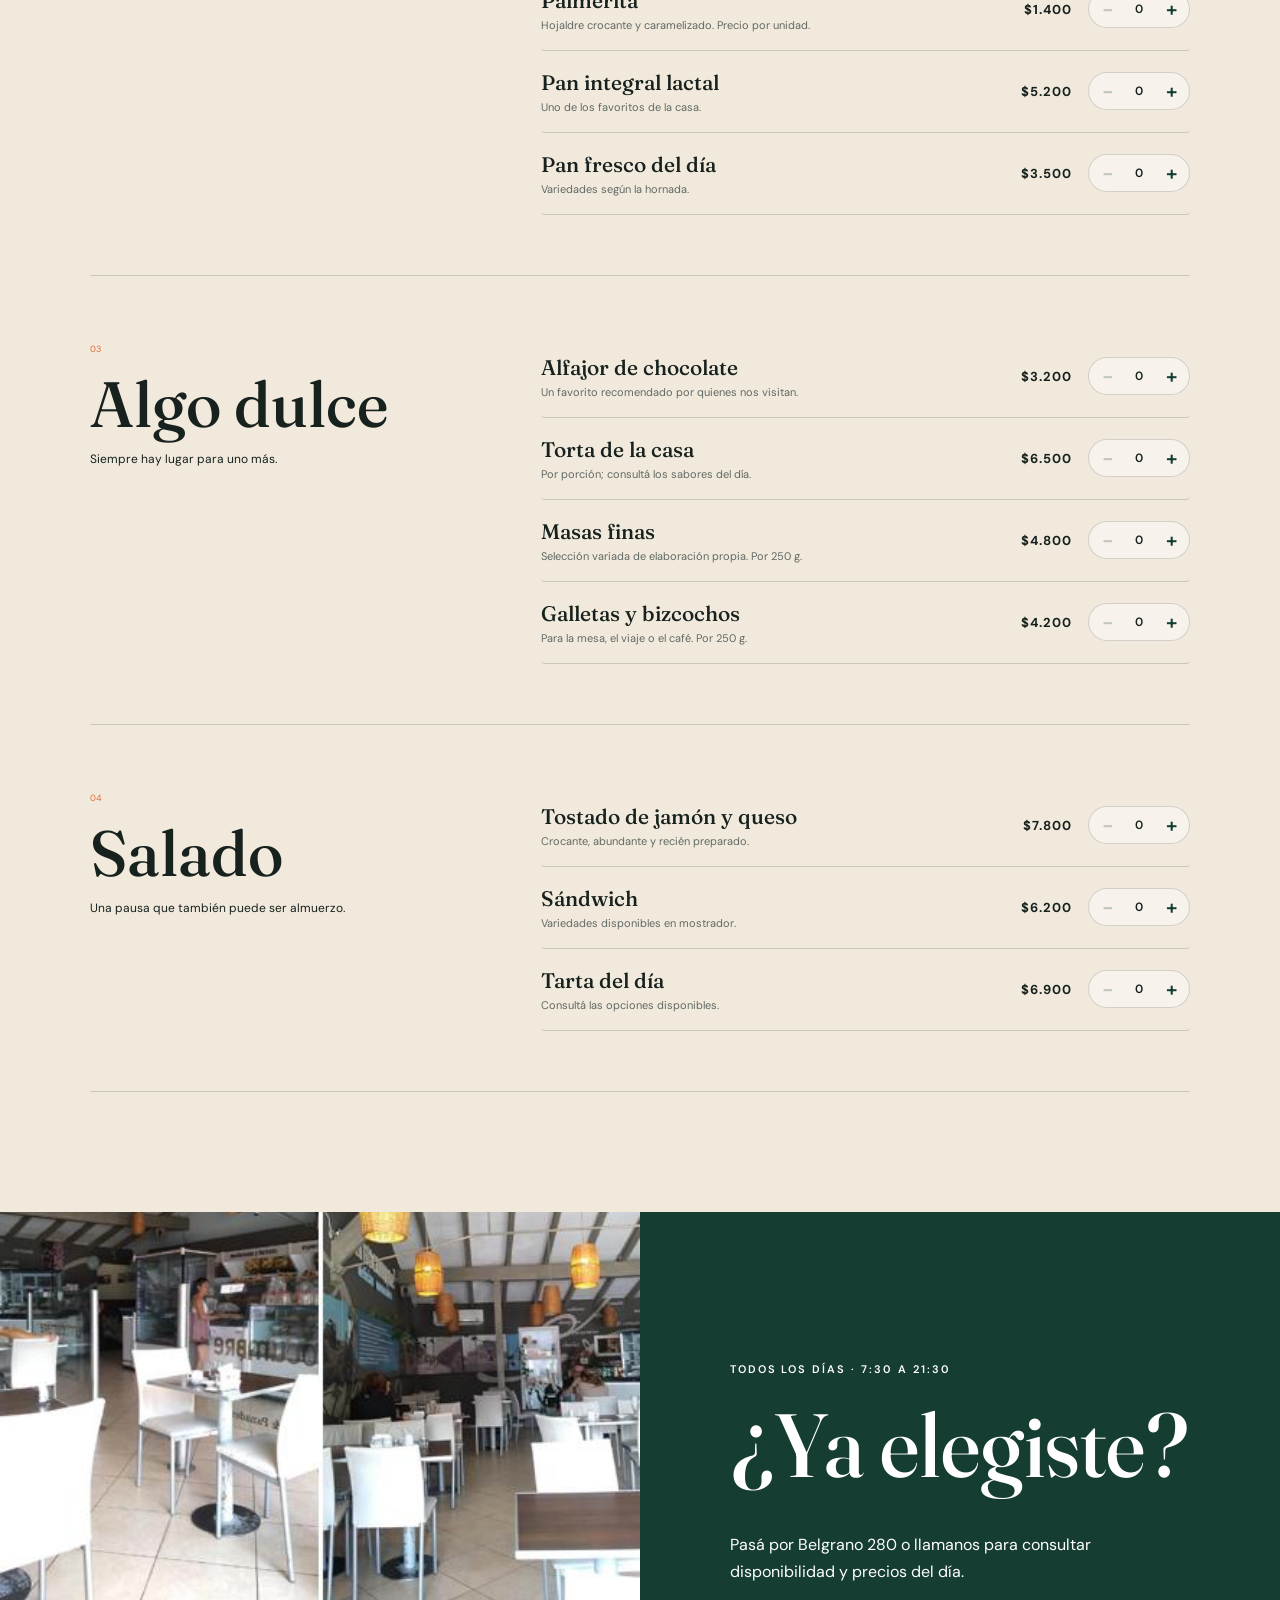
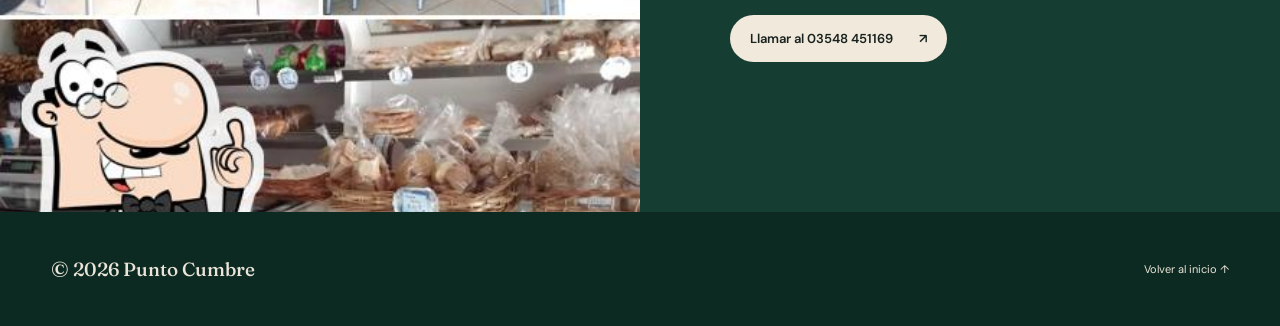
==== commit 7bf2890e: "Agrega pedidos por WhatsApp y carrusel de galeria" ====
--- a/menu.html
+++ b/menu.html
@@ -9,7 +9,7 @@
   <link rel="preconnect" href="https://fonts.googleapis.com">
   <link rel="preconnect" href="https://fonts.gstatic.com" crossorigin>
   <link href="https://fonts.googleapis.com/css2?family=DM+Sans:wght@400;500;600&family=Fraunces:opsz,wght@9..144,500;9..144,600&display=swap" rel="stylesheet">
-  <link rel="stylesheet" href="styles.css?v=20260727b">
+  <link rel="stylesheet" href="styles.css?v=20260728b">
 </head>
 <body class="menu-page">
   <div class="noise" aria-hidden="true"></div>
@@ -22,7 +22,7 @@
       <p class="eyebrow dark">Panadería · Cafetería · Casa de té</p>
       <h1>La carta.</h1>
       <p>Clásicos para empezar temprano, merendar sin apuro o llevar algo rico a casa.</p>
-      <div class="menu-notice"><span>i</span><p><strong>Carta preliminar.</strong> Los productos reflejan la oferta pública disponible. Agregaremos los precios exactos cuando nos compartas la carta actual.</p></div>
+      <div class="menu-notice"><span>i</span><p><strong>Precios estimados.</strong> Valores orientativos basados en cafeterías y panaderías de Córdoba, actualizados en julio de 2026. Confirmaremos el precio final por WhatsApp.</p></div>
     </section>
     <nav class="menu-filter" aria-label="Categorías">
       <button class="active" data-filter="all">Todo</button>
@@ -31,52 +31,61 @@
       <button data-filter="dulce">Dulce</button>
       <button data-filter="salado">Salado</button>
     </nav>
-    <section class="full-menu">
+    <section class="full-menu" aria-label="Productos para seleccionar">
       <div class="menu-category" data-category="cafeteria">
         <div class="category-title"><span>01</span><h2>Cafetería</h2><p>Bien caliente, como tiene que ser.</p></div>
         <div class="menu-list">
-          <article><div><h3>Café espresso</h3><p>Corto, intenso y aromático.</p></div><b>Consultar</b></article>
-          <article><div><h3>Café con leche</h3><p>El clásico de cada mañana.</p></div><b>Consultar</b></article>
-          <article><div><h3>Cappuccino</h3><p>Café, leche espumada y cacao.</p></div><b>Consultar</b></article>
-          <article><div><h3>Chocolate caliente</h3><p>Cremoso y reconfortante.</p></div><b>Consultar</b></article>
-          <article><div><h3>Té e infusiones</h3><p>Selección para disfrutar sin apuro.</p></div><b>Consultar</b></article>
-          <article><div><h3>Limonada</h3><p>Fresca y natural.</p></div><b>Consultar</b></article>
+          <article data-price="3300"><div><h3>Café espresso</h3><p>Corto, intenso y aromático.</p></div><b>$3.300</b></article>
+          <article data-price="4500"><div><h3>Café con leche</h3><p>El clásico de cada mañana.</p></div><b>$4.500</b></article>
+          <article data-price="6500"><div><h3>Cappuccino</h3><p>Café, leche espumada y cacao.</p></div><b>$6.500</b></article>
+          <article data-price="6500"><div><h3>Chocolate caliente</h3><p>Cremoso y reconfortante.</p></div><b>$6.500</b></article>
+          <article data-price="3300"><div><h3>Té e infusiones</h3><p>Selección para disfrutar sin apuro.</p></div><b>$3.300</b></article>
+          <article data-price="5200"><div><h3>Limonada</h3><p>Fresca y natural.</p></div><b>$5.200</b></article>
         </div>
       </div>
       <div class="menu-category" data-category="panaderia">
         <div class="category-title"><span>02</span><h2>Panadería</h2><p>El aroma que marca la mañana.</p></div>
         <div class="menu-list">
-          <article><div><h3>Medialunas</h3><p>Tiernas, doradas y recién horneadas.</p></div><b>Consultar</b></article>
-          <article><div><h3>Criollos</h3><p>Tradicionales, para acompañar el mate.</p></div><b>Consultar</b></article>
-          <article><div><h3>Palmeritas</h3><p>Hojaldre crocante y caramelizado.</p></div><b>Consultar</b></article>
-          <article><div><h3>Pan integral lactal</h3><p>Uno de los favoritos de la casa.</p></div><b>Consultar</b></article>
-          <article><div><h3>Pan fresco del día</h3><p>Variedades según la hornada.</p></div><b>Consultar</b></article>
+          <article data-price="1500"><div><h3>Medialuna</h3><p>Tierna, dorada y recién horneada. Precio por unidad.</p></div><b>$1.500</b></article>
+          <article data-price="1100"><div><h3>Criollo</h3><p>Tradicional, para acompañar el mate. Precio por unidad.</p></div><b>$1.100</b></article>
+          <article data-price="1400"><div><h3>Palmerita</h3><p>Hojaldre crocante y caramelizado. Precio por unidad.</p></div><b>$1.400</b></article>
+          <article data-price="5200"><div><h3>Pan integral lactal</h3><p>Uno de los favoritos de la casa.</p></div><b>$5.200</b></article>
+          <article data-price="3500"><div><h3>Pan fresco del día</h3><p>Variedades según la hornada.</p></div><b>$3.500</b></article>
         </div>
       </div>
       <div class="menu-category" data-category="dulce">
         <div class="category-title"><span>03</span><h2>Algo dulce</h2><p>Siempre hay lugar para uno más.</p></div>
         <div class="menu-list">
-          <article><div><h3>Alfajor de chocolate</h3><p>Un favorito recomendado por quienes nos visitan.</p></div><b>Consultar</b></article>
-          <article><div><h3>Tortas de la casa</h3><p>Por porción; consultá los sabores del día.</p></div><b>Consultar</b></article>
-          <article><div><h3>Masas finas</h3><p>Selección variada de elaboración propia.</p></div><b>Consultar</b></article>
-          <article><div><h3>Galletas y bizcochos</h3><p>Para la mesa, el viaje o el café.</p></div><b>Consultar</b></article>
+          <article data-price="3200"><div><h3>Alfajor de chocolate</h3><p>Un favorito recomendado por quienes nos visitan.</p></div><b>$3.200</b></article>
+          <article data-price="6500"><div><h3>Torta de la casa</h3><p>Por porción; consultá los sabores del día.</p></div><b>$6.500</b></article>
+          <article data-price="4800"><div><h3>Masas finas</h3><p>Selección variada de elaboración propia. Por 250 g.</p></div><b>$4.800</b></article>
+          <article data-price="4200"><div><h3>Galletas y bizcochos</h3><p>Para la mesa, el viaje o el café. Por 250 g.</p></div><b>$4.200</b></article>
         </div>
       </div>
       <div class="menu-category" data-category="salado">
         <div class="category-title"><span>04</span><h2>Salado</h2><p>Una pausa que también puede ser almuerzo.</p></div>
         <div class="menu-list">
-          <article><div><h3>Tostado de jamón y queso</h3><p>Crocante, abundante y recién preparado.</p></div><b>Consultar</b></article>
-          <article><div><h3>Sándwiches</h3><p>Variedades disponibles en mostrador.</p></div><b>Consultar</b></article>
-          <article><div><h3>Tartas del día</h3><p>Consultá las opciones disponibles.</p></div><b>Consultar</b></article>
+          <article data-price="7800"><div><h3>Tostado de jamón y queso</h3><p>Crocante, abundante y recién preparado.</p></div><b>$7.800</b></article>
+          <article data-price="6200"><div><h3>Sándwich</h3><p>Variedades disponibles en mostrador.</p></div><b>$6.200</b></article>
+          <article data-price="6900"><div><h3>Tarta del día</h3><p>Consultá las opciones disponibles.</p></div><b>$6.900</b></article>
         </div>
       </div>
     </section>
     <section class="menu-bottom">
-      <img src="detalle.jpg" alt="Productos de Punto Cumbre" loading="lazy">
+      <img src="assets/img/detalle.jpg" alt="Productos de Punto Cumbre" loading="lazy">
       <div><p class="eyebrow">Todos los días · 7:30 a 21:30</p><h2>¿Ya elegiste?</h2><p>Pasá por Belgrano 280 o llamanos para consultar disponibilidad y precios del día.</p><a class="button button-light" href="tel:+543548451169">Llamar al 03548 451169 <span>↗</span></a></div>
     </section>
   </main>
   <footer class="menu-footer"><p>© <span id="year">2026</span> Punto Cumbre</p><a href="index.html">Volver al inicio ↑</a></footer>
-  <script src="main.js?v=20260727b" defer></script>
+  <aside class="cart-summary" id="cart-summary" hidden aria-live="polite">
+    <div><span>Tu pedido</span><strong id="cart-total">$0</strong></div>
+    <button id="cart-cancel" type="button">Cancelar pedido</button>
+  </aside>
+  <a class="whatsapp-float" id="whatsapp-button" href="https://wa.me/5493516864764" target="_blank" rel="noopener" aria-label="Enviar pedido por WhatsApp">
+    <span class="whatsapp-badge" id="whatsapp-count" hidden>0</span>
+    <svg aria-hidden="true" viewBox="0 0 32 32"><path d="M16.04 3A12.8 12.8 0 0 0 5.1 22.46L3.4 28.7l6.39-1.68A12.8 12.8 0 1 0 16.04 3Zm0 23.42c-1.88 0-3.72-.5-5.33-1.45l-.38-.23-3.79 1 1.01-3.69-.25-.38a10.62 10.62 0 1 1 8.74 4.75Zm5.82-7.95c-.32-.16-1.89-.93-2.18-1.04-.3-.1-.51-.16-.72.16-.22.32-.83 1.04-1.02 1.25-.19.21-.37.24-.69.08-.32-.16-1.35-.5-2.57-1.59a9.65 9.65 0 0 1-1.78-2.21c-.19-.32-.02-.49.14-.65.14-.14.32-.37.48-.56.16-.18.21-.32.32-.53.11-.21.05-.4-.03-.56-.08-.16-.72-1.74-.99-2.38-.26-.63-.53-.54-.72-.55h-.62c-.21 0-.56.08-.85.4-.3.32-1.12 1.09-1.12 2.66s1.15 3.09 1.31 3.3c.16.21 2.25 3.44 5.45 4.82.76.33 1.36.52 1.82.67.77.24 1.46.21 2.01.13.62-.09 1.89-.78 2.16-1.52.27-.75.27-1.39.19-1.52-.08-.14-.29-.22-.61-.38Z"/></svg>
+    <span class="whatsapp-label">Elegí productos</span>
+  </a>
+  <script src="main.js?v=20260728c" defer></script>
 </body>
 </html>
--- a/styles.css
+++ b/styles.css
@@ -3,7 +3,7 @@
 .hero{--hero-x:0px;--hero-y:0px;--hero-scroll:0px;height:calc(100vh - 86px);min-height:650px;position:relative;color:#fff;overflow:hidden;background:#0b211a;isolation:isolate}.hero-media{position:absolute;inset:-3%;overflow:hidden;transform:translate3d(var(--hero-x),calc(var(--hero-y) + var(--hero-scroll)),0) scale(1.035);will-change:transform;animation:hero-media-in 1.8s cubic-bezier(.16,1,.3,1) both}.hero-image{width:100%;height:100%;object-fit:cover;object-position:center 48%;filter:saturate(.92) contrast(1.03);transform:scale(1.04);animation:hero-breathe 14s 1.8s ease-in-out infinite alternate}.hero-light{position:absolute;inset:-25%;background:radial-gradient(circle at 74% 16%,rgba(255,244,215,.28),transparent 27%);mix-blend-mode:screen;transform:translate3d(calc(var(--hero-x) * -1.8),calc(var(--hero-y) * -1.8),0);pointer-events:none}.hero-shade{position:absolute;inset:0;z-index:1;background:linear-gradient(90deg,rgba(7,20,15,.82) 0,rgba(7,20,15,.48) 38%,rgba(7,20,15,.08) 72%),linear-gradient(0deg,rgba(4,12,9,.58),transparent 52%)}.hero-shade::after{content:"";position:absolute;inset:0;background:linear-gradient(115deg,transparent 30%,rgba(255,255,255,.12) 47%,transparent 59%);transform:translateX(-120%);animation:hero-sheen 1.35s 1.15s cubic-bezier(.16,1,.3,1) forwards}.hero-curtain{position:absolute;inset:0;z-index:7;background:var(--cream);transform-origin:right center;animation:curtain-open 1.45s .12s cubic-bezier(.77,0,.18,1) forwards}.hero-frame{position:absolute;z-index:3;inset:23px;pointer-events:none;border:1px solid rgba(255,255,255,.32);display:flex;align-items:flex-end;justify-content:space-between;padding:15px 18px;color:rgba(255,255,255,.72);font-size:8px;letter-spacing:.19em;text-transform:uppercase;opacity:0;animation:fade-up .8s 1.65s ease forwards}.hero-copy{position:absolute;z-index:4;left:7vw;top:50%;transform:translateY(-47%);max-width:780px}.hero-copy>*{opacity:0;transform:translateY(22px);animation:fade-up .85s cubic-bezier(.16,1,.3,1) forwards}.hero-copy .eyebrow{animation-delay:1.08s}.hero-copy h1{animation-delay:1.16s}.hero-copy .hero-lead{animation-delay:1.28s}.hero-copy .hero-actions{animation-delay:1.38s}.eyebrow{text-transform:uppercase;letter-spacing:.18em;font-size:11px;font-weight:600;margin:0 0 24px}.eyebrow.dark{color:var(--orange)}.hero h1,.menu-hero h1{font:500 clamp(70px,10vw,150px)/.78 var(--serif);letter-spacing:-.055em;margin:0;text-shadow:0 8px 40px rgba(0,0,0,.14)}.hero h1 em,.section h2 em{font-weight:500}.hero-lead{font-size:16px;line-height:1.6;max-width:430px;margin:35px 0}.hero-actions{display:flex;align-items:center;gap:28px}.button{border:0;border-radius:100px;padding:15px 20px;display:inline-flex;align-items:center;justify-content:center;gap:26px;text-decoration:none;font-size:13px;font-weight:600;transition:.25s ease}.button:hover{transform:translateY(-2px)}.button-light{background:var(--cream);color:var(--ink)}.button-dark{background:var(--green);color:#fff}.button-outline{border:1px solid rgba(255,255,255,.45);color:#fff}.text-link,.arrow-link{color:inherit;text-decoration:none;font-size:13px;border-bottom:1px solid currentColor;padding-bottom:5px}.hero-stamp{position:absolute;z-index:4;right:5vw;bottom:48px;width:118px;height:118px;border:1px solid rgba(255,255,255,.55);border-radius:50%;display:grid;place-items:center;opacity:0;animation:fade-up .9s 1.62s ease forwards;backdrop-filter:blur(5px)}.hero-stamp span{position:absolute;font-size:8px;text-transform:uppercase;letter-spacing:.2em;animation:spin 16s linear infinite}.hero-stamp b{font:500 30px var(--serif)}.photo-credit{position:absolute;z-index:4;left:42px;bottom:43px;font-size:8px;text-transform:uppercase;letter-spacing:.14em;opacity:.62}
 .section{padding:115px 7vw}.section-kicker{font-size:10px;text-transform:uppercase;letter-spacing:.16em;font-weight:600;display:flex;gap:16px;align-items:center;margin-bottom:55px}.section-kicker span{color:var(--orange)}.intro-grid{display:grid;grid-template-columns:1.45fr .55fr;gap:9vw}.section h2,.menu-copy h2,.visit h2{font:500 clamp(48px,6.2vw,96px)/.95 var(--serif);letter-spacing:-.045em;margin:0}.intro-copy{padding-top:12px;font-size:16px;line-height:1.75}.intro-copy p{margin:0 0 20px}.arrow-link{display:inline-flex;justify-content:space-between;gap:55px;margin-top:22px}.feature-strip{display:grid;grid-template-columns:repeat(3,1fr);border-top:1px solid var(--line);margin-top:90px}.feature-strip article{padding:28px 5vw 10px 0;border-right:1px solid var(--line)}.feature-strip article+article{padding-left:3vw}.feature-strip article:last-child{border:0}.feature-strip span{font-size:9px;color:var(--orange)}.feature-strip h3{font:500 25px var(--serif);margin:16px 0 10px}.feature-strip p{font-size:13px;line-height:1.6;margin:0;color:#4d5853}
 .menu-teaser{background:var(--cream);display:grid;grid-template-columns:1fr 1fr;min-height:800px}.menu-visual{position:relative;overflow:hidden}.menu-visual img{width:100%;height:100%;object-fit:cover}.menu-copy{padding:9vw 8vw;display:flex;flex-direction:column;align-items:flex-start;justify-content:center}.menu-copy>p:not(.eyebrow){line-height:1.7;max-width:480px}.menu-copy h2{margin-bottom:28px}.menu-highlights{list-style:none;margin:35px 0;padding:0;width:100%;border-top:1px solid var(--line)}.menu-highlights li{padding:18px 0;border-bottom:1px solid var(--line);display:flex;justify-content:space-between;gap:20px}.menu-highlights span{font:500 18px var(--serif)}.menu-highlights b{font-size:11px;font-weight:500;color:#5d625f;text-align:right}.menu-orbit{position:absolute;right:35px;top:35px;width:130px;height:130px;background:var(--orange);border-radius:50%;display:grid;place-items:center;color:#fff}.menu-orbit span{font-size:9px;text-transform:uppercase;letter-spacing:.18em}
-.gallery-section{background:var(--paper)}.gallery-heading{display:grid;grid-template-columns:1fr 320px;align-items:end;gap:40px;margin-bottom:55px}.upload-box{border:1px solid var(--line);padding:22px}.upload-box p{font:500 18px var(--serif);margin:0 0 17px}.upload-box small{font-size:9px;display:block;margin-top:10px;color:#65706b}.upload-button{display:inline-block;background:var(--green);color:#fff;padding:12px 15px;border-radius:99px;font-size:11px;cursor:pointer}.gallery-grid{display:grid;grid-template-columns:repeat(4,1fr);grid-auto-rows:240px;gap:12px}.gallery-item{border:0;padding:0;position:relative;overflow:hidden;background:#ddd;cursor:zoom-in}.gallery-item.tall{grid-row:span 2}.gallery-item.wide{grid-column:span 2}.gallery-item img{width:100%;height:100%;object-fit:cover;transition:transform .7s cubic-bezier(.2,.8,.2,1)}.gallery-item:hover img{transform:scale(1.045)}.gallery-item span{position:absolute;left:14px;bottom:12px;color:#fff;text-transform:uppercase;letter-spacing:.12em;font-size:9px;text-shadow:0 1px 8px #000}.instagram-note{text-align:center;font:500 italic 16px var(--serif);color:#6c746f;margin:35px 0 0}.lightbox{border:0;padding:0;background:transparent;max-width:90vw;max-height:90vh}.lightbox::backdrop{background:rgba(4,12,9,.92)}.lightbox img{max-width:90vw;max-height:86vh;display:block}.lightbox button{position:fixed;right:25px;top:20px;border:0;background:none;color:#fff;font-size:36px;cursor:pointer}
+.gallery-section{background:var(--paper)}.gallery-heading{margin-bottom:55px}.gallery-grid{display:grid;grid-template-columns:repeat(4,1fr);grid-auto-rows:240px;gap:12px}.gallery-item{border:0;padding:0;position:relative;overflow:hidden;background:#ddd;cursor:zoom-in}.gallery-item.tall{grid-row:span 2}.gallery-item.wide{grid-column:span 2}.gallery-item img{width:100%;height:100%;object-fit:cover;transition:transform .7s cubic-bezier(.2,.8,.2,1)}.gallery-item:hover img{transform:scale(1.045)}.gallery-item span{position:absolute;left:14px;bottom:12px;color:#fff;text-transform:uppercase;letter-spacing:.12em;font-size:9px;text-shadow:0 1px 8px #000}.instagram-note{text-align:center;font:500 italic 16px var(--serif);color:#6c746f;margin:35px 0 0}.lightbox{border:0;padding:0;background:transparent;max-width:90vw;max-height:90vh}.lightbox::backdrop{background:rgba(4,12,9,.92)}.lightbox img{max-width:90vw;max-height:86vh;display:block}.lightbox button{position:fixed;right:25px;top:20px;border:0;background:none;color:#fff;font-size:36px;cursor:pointer}
 .reviews{background:var(--green);color:#f6f0e6}.reviews-top{display:grid;grid-template-columns:1fr auto;align-items:end}.section-kicker.light span{color:#f1a17d}.rating-card{display:flex;gap:18px;align-items:center;border:1px solid rgba(255,255,255,.18);padding:20px 25px}.rating-card strong{font:500 50px var(--serif)}.rating-card span{color:#f3a36e;letter-spacing:.12em}.rating-card p{font-size:10px;text-transform:uppercase;letter-spacing:.1em;margin:5px 0 0}.review-track{display:grid;grid-template-columns:repeat(3,1fr);border-top:1px solid rgba(255,255,255,.2);margin:70px 0 45px}.review-track blockquote{margin:0;padding:45px 4vw 35px 0;border-right:1px solid rgba(255,255,255,.2)}.review-track blockquote+blockquote{padding-left:3vw}.review-track span{font:500 50px var(--serif);color:#f1a17d}.review-track p{font:500 23px/1.45 var(--serif)}.review-track footer{font-size:9px;text-transform:uppercase;letter-spacing:.12em;opacity:.7}
 .visit{display:grid;grid-template-columns:1fr .8fr;gap:12px;background:var(--cream)}.visit-card{background:var(--paper);padding:6vw}.visit h2{margin-bottom:55px}.visit-details{display:grid;grid-template-columns:repeat(3,1fr);gap:25px;border-top:1px solid var(--line);padding-top:25px}.visit-details span{text-transform:uppercase;letter-spacing:.15em;color:var(--orange);font-size:9px}.visit-details p{font-size:13px;line-height:1.6}.visit-details a{color:inherit}.visit-actions{display:flex;align-items:center;gap:28px;margin-top:45px}.map-panel{min-height:580px;position:relative;display:flex;align-items:center;justify-content:center;overflow:hidden;background-color:#d8d1c2;color:var(--ink);text-decoration:none}.map-lines{position:absolute;inset:-10%;opacity:.6;background:linear-gradient(37deg,transparent 46%,#b8b09f 47%,#b8b09f 49%,transparent 50%),linear-gradient(100deg,transparent 47%,#c0b8a8 48%,#c0b8a8 50%,transparent 51%);background-size:180px 160px,230px 190px}.map-pin{position:relative;z-index:2;width:75px;height:75px;border-radius:50% 50% 50% 8px;background:var(--orange);color:#fff;display:grid;place-items:center;font:500 23px var(--serif);transform:rotate(-45deg);box-shadow:0 14px 30px rgba(0,0,0,.18)}.map-pin::first-line{transform:rotate(45deg)}.map-panel p{position:absolute;bottom:40px;left:40px;font-size:12px;line-height:1.7}.map-panel b{font-weight:600}
 footer{padding:45px 4vw;background:#0d2a22;color:#eae4d9;display:grid;grid-template-columns:1fr 1fr auto;align-items:center;gap:30px}.footer-brand{grid-row:span 2}.footer-brand .brand-mark{background:var(--cream);color:var(--green)}footer p{font:500 19px var(--serif);margin:0}footer>div{display:flex;gap:22px}footer a{color:inherit;text-decoration:none;font-size:11px}footer>small{font-size:9px;opacity:.55}
@@ -11,3 +11,193 @@
 @keyframes hero-media-in{from{opacity:0;transform:translate3d(0,16px,0) scale(1.13)}to{opacity:1;transform:translate3d(var(--hero-x),calc(var(--hero-y) + var(--hero-scroll)),0) scale(1.035)}}@keyframes hero-breathe{to{transform:scale(1.075)}}@keyframes curtain-open{0%{transform:scaleX(1)}100%{transform:scaleX(0)}}@keyframes hero-sheen{to{transform:translateX(120%)}}@keyframes fade-up{to{opacity:1;transform:translateY(0)}}@keyframes spin{to{transform:rotate(360deg)}}
 @media(max-width:850px){.site-header{height:72px}.menu-toggle{display:block}.nav{position:absolute;top:72px;left:0;right:0;background:var(--paper);display:none;flex-direction:column;align-items:stretch;padding:20px 6vw 30px}.nav.open{display:flex}.nav a{font:500 24px var(--serif);padding:10px 0}.hero{height:calc(100svh - 72px);min-height:620px}.hero-media{inset:-2% -18%;transform:translate3d(0,var(--hero-scroll),0) scale(1.035)}.hero-image{object-position:60% center}.hero-frame{inset:12px;padding:12px}.hero-frame span:first-child{display:none}.hero-copy{left:7vw;right:7vw}.hero h1{font-size:clamp(63px,20vw,105px)}.hero-lead{max-width:330px}.hero-actions{align-items:flex-start;flex-direction:column;gap:20px}.hero-stamp{width:85px;height:85px;right:6vw;bottom:25px}.hero-stamp span{display:none}.hero-stamp b{font-size:24px}.photo-credit{left:27px;bottom:26px}.section{padding:80px 6vw}.intro-grid,.gallery-heading,.reviews-top,.visit,.menu-category{grid-template-columns:1fr}.intro-grid{gap:30px}.feature-strip{grid-template-columns:1fr;margin-top:55px}.feature-strip article,.feature-strip article+article{padding:22px 0;border-right:0;border-bottom:1px solid var(--line)}.menu-teaser{grid-template-columns:1fr}.menu-visual{height:70vh}.menu-copy{padding:75px 7vw}.gallery-heading{align-items:start}.upload-box{margin-top:25px}.gallery-grid{grid-template-columns:repeat(2,1fr);grid-auto-rows:200px}.gallery-item.wide{grid-column:span 2}.reviews-top{gap:40px}.rating-card{width:max-content}.review-track{display:flex;overflow-x:auto;scroll-snap-type:x mandatory}.review-track blockquote{min-width:85vw;scroll-snap-align:start}.visit-details{grid-template-columns:1fr}.map-panel{min-height:420px}.menu-hero{padding:70px 6vw 50px}.menu-hero h1{font-size:25vw}.menu-category{gap:30px}.menu-bottom{grid-template-columns:1fr}.menu-bottom img{height:400px}footer{grid-template-columns:1fr}.footer-brand{grid-row:auto}.menu-footer{display:flex}.menu-header .brand small{display:none}}
 @media(max-width:480px){.gallery-grid{display:flex;overflow-x:auto;scroll-snap-type:x mandatory}.gallery-item,.gallery-item.tall,.gallery-item.wide{min-width:82vw;height:420px;scroll-snap-align:center}.hero-copy{top:45%}.photo-credit{display:none}.visit-actions{align-items:flex-start;flex-direction:column}.section h2,.menu-copy h2,.visit h2{font-size:48px}.menu-highlights li{display:block}.menu-highlights b{display:block;text-align:left;margin-top:7px}}
+
+/* Mobile-first quality pass: preserve photography and eliminate fixed-size overflow. */
+@media(max-width:850px){
+  html{scroll-padding-top:72px}
+  body{min-width:0}
+  img{max-width:100%;height:auto}
+  .site-header{position:sticky;top:0;width:100%;padding-inline:18px;background:rgba(248,244,237,.96);backdrop-filter:blur(14px)}
+  .brand{min-width:0;font-size:17px}
+  .brand>span:last-child{min-width:0}
+  .brand small{font-size:8px;letter-spacing:.1em}
+  .menu-toggle{display:grid;place-content:center;flex:0 0 48px;width:48px;height:48px;cursor:pointer}
+  .menu-toggle span{width:25px;margin:4px 0}
+  .nav{position:fixed;top:72px;max-height:calc(100svh - 72px);overflow-y:auto;padding:24px 20px 34px;box-shadow:0 18px 30px rgba(23,33,29,.13)}
+  .nav a{min-height:48px;display:flex;align-items:center}
+
+  .hero{height:auto;min-height:0;padding-top:min(58vw,310px);padding-bottom:48px;background:var(--green)}
+  .hero-media{inset:0 0 auto;height:min(58vw,310px);transform:none!important;animation:hero-mobile-in 1.15s cubic-bezier(.16,1,.3,1) both;background:#ded7ca}
+  .hero-image{width:100%;height:100%;object-fit:contain;object-position:center;transform:none;animation:none;filter:saturate(.96) contrast(1.02)}
+  .hero-light{display:none}
+  .hero-shade{z-index:1;background:linear-gradient(to bottom,transparent 0,transparent min(52vw,280px),var(--green) min(58vw,310px),var(--green) 100%)}
+  .hero-shade::after{display:none}
+  .hero-curtain{height:min(58vw,310px)}
+  .hero-frame{inset:10px 10px auto;height:min(58vw,310px);align-items:flex-start;padding:12px}
+  .hero-frame span:last-child{margin-left:auto}
+  .hero-copy{position:relative;z-index:4;inset:auto;max-width:none;padding:44px 20px 0;transform:none}
+  .hero h1{font-size:clamp(56px,17vw,84px);line-height:.85;overflow-wrap:anywhere}
+  .hero-lead{font-size:15px;line-height:1.55;margin:25px 0;max-width:34rem}
+  .hero-actions{width:100%;gap:15px}
+  .hero-actions .button{width:100%;min-height:50px}
+  .hero-actions .text-link{min-height:44px;display:flex;align-items:center}
+  .hero-stamp,.photo-credit{display:none}
+
+  .section{padding:72px 20px}
+  .section-kicker{margin-bottom:34px}
+  .section h2,.menu-copy h2,.visit h2{font-size:clamp(43px,13vw,64px);line-height:.98;overflow-wrap:anywhere}
+  .intro-copy{font-size:15px;line-height:1.65}
+  .arrow-link{max-width:100%;gap:25px}
+
+  .menu-teaser{display:block;min-height:0}
+  .menu-visual{height:auto;aspect-ratio:16/10;background:#d9d1c4}
+  .menu-visual img{display:block;width:100%;height:100%;object-fit:contain}
+  .menu-orbit{width:92px;height:92px;right:15px;top:15px}
+  .menu-copy{padding:65px 20px}
+  .menu-highlights li{align-items:flex-start}
+  .menu-copy>.button{width:100%;min-height:50px}
+
+  .gallery-heading{display:block}
+  .upload-box{width:100%;padding:18px}
+  .upload-button{min-height:46px;display:flex;align-items:center;justify-content:center;text-align:center}
+  .gallery-grid{display:flex;gap:12px;width:calc(100% + 20px);margin-right:-20px;padding-right:20px;overflow-x:auto;scroll-snap-type:x mandatory;scroll-padding-inline:0;overscroll-behavior-inline:contain;scrollbar-width:none}
+  .gallery-grid::-webkit-scrollbar{display:none}
+  .gallery-item,.gallery-item.tall,.gallery-item.wide{flex:0 0 min(82vw,390px);width:min(82vw,390px);height:auto;aspect-ratio:4/5;scroll-snap-align:start;background:#18231f;border-radius:2px}
+  .gallery-item img{width:100%;height:100%;object-fit:contain;transform:none!important}
+  .gallery-item span{padding:6px 9px;background:rgba(10,21,17,.7);border-radius:99px}
+
+  .reviews-top{display:block}
+  .rating-card{max-width:100%;margin-top:34px;padding:15px 18px}
+  .rating-card strong{font-size:42px}
+  .review-track{width:calc(100% + 20px);margin:46px -20px 32px 0;padding-right:20px}
+  .review-track blockquote{min-width:min(86vw,390px);padding:32px 24px 28px 0}
+  .review-track blockquote+blockquote{padding-left:22px}
+  .review-track p{font-size:20px}
+  .reviews>.button{width:100%;min-height:50px}
+
+  .visit{display:block;padding:20px}
+  .visit-card{padding:55px 20px}
+  .visit-details{display:block}
+  .visit-details>div{padding:17px 0;border-bottom:1px solid var(--line)}
+  .visit-details p{overflow-wrap:anywhere}
+  .visit-actions{display:grid;gap:18px}
+  .visit-actions .button{width:100%;min-height:50px}
+  .map-panel{min-height:380px;margin-top:12px}
+  .map-panel p{left:24px;bottom:24px}
+
+  footer{padding:42px 20px;gap:25px}
+  footer>div{flex-wrap:wrap}
+
+  .lightbox{width:100vw;max-width:100vw;padding:12px}
+  .lightbox img{width:100%;height:auto;max-width:100%;max-height:82svh;object-fit:contain}
+  .lightbox button{top:8px;right:10px;width:48px;height:48px;border-radius:50%;background:rgba(0,0,0,.58)}
+
+  .menu-header{gap:12px}
+  .menu-header .back-home{font-size:11px;text-align:right}
+  .menu-hero{padding:58px 20px 42px}
+  .menu-hero h1{font-size:clamp(72px,23vw,108px);overflow-wrap:anywhere}
+  .menu-hero>p:not(.eyebrow){font-size:19px}
+  .menu-notice{width:100%;margin-top:30px}
+  .menu-filter{padding:12px 20px;scrollbar-width:none}
+  .menu-filter::-webkit-scrollbar{display:none}
+  .menu-filter button{min-height:44px;padding-inline:18px}
+  .full-menu{padding:20px 20px 75px}
+  .menu-category{display:block;padding:48px 0}
+  .category-title{margin-bottom:20px}
+  .category-title h2{font-size:clamp(42px,13vw,62px)}
+  .menu-list article{align-items:flex-start}
+  .menu-list article>div{min-width:0;padding-right:8px}
+  .menu-list h3{font-size:19px}
+  .menu-list b{flex:0 0 auto;font-size:9px}
+  .menu-bottom{display:block}
+  .menu-bottom img{display:block;width:100%;height:auto;max-height:none;object-fit:contain;background:#102d25}
+  .menu-bottom>div{padding:60px 20px}
+  .menu-bottom h2{font-size:clamp(48px,15vw,74px)}
+  .menu-bottom .button{width:100%;min-height:50px;gap:12px;text-align:center}
+  .menu-footer{padding:30px 20px;align-items:flex-start}
+}
+
+@media(max-width:380px){
+  .brand small{display:none}
+  .hero{padding-top:63vw}
+  .hero-media,.hero-curtain{height:63vw}
+  .hero-shade{background:linear-gradient(to bottom,transparent 0,transparent 56vw,var(--green) 63vw,var(--green) 100%)}
+  .hero h1{font-size:54px}
+  .rating-card{width:100%}
+  .rating-card p{letter-spacing:.06em}
+  .menu-list article{display:block}
+  .menu-list b{display:block;margin-top:8px}
+}
+
+@keyframes hero-mobile-in{from{opacity:0;transform:scale(1.04)}to{opacity:1;transform:scale(1)}}
+
+/* WhatsApp ordering */
+.whatsapp-float{position:fixed;right:24px;bottom:24px;z-index:50;min-height:58px;padding:0 20px 0 16px;border-radius:999px;display:flex;align-items:center;gap:10px;background:#25d366;color:#092e1a;text-decoration:none;font-size:12px;font-weight:600;box-shadow:0 12px 34px rgba(9,46,26,.28);transition:transform .25s ease,box-shadow .25s ease}
+.whatsapp-float:hover{transform:translateY(-3px);box-shadow:0 16px 40px rgba(9,46,26,.36)}
+.whatsapp-float svg{width:30px;height:30px;fill:#fff}
+.whatsapp-badge{position:absolute;right:-4px;top:-7px;min-width:24px;height:24px;padding:0 6px;border:3px solid var(--paper);border-radius:99px;display:grid;place-items:center;background:var(--orange);color:#fff;font-size:10px}
+.menu-page .whatsapp-badge{border-color:var(--cream)}
+.whatsapp-badge[hidden]{display:none}
+.menu-list article{cursor:pointer;border-radius:4px;transition:background .2s ease,padding .2s ease}
+.menu-list article:hover{background:rgba(255,255,255,.35);padding-inline:12px}
+.menu-list article:focus-visible{outline:2px solid var(--green);outline-offset:4px}
+.menu-list article.selected{background:rgba(37,211,102,.12);padding-inline:12px}
+.menu-list article.selected b{color:var(--green)}
+
+@media(max-width:850px){
+  .whatsapp-float{right:14px;bottom:14px;min-height:56px;padding-inline:14px 17px}
+}
+
+/* Menu cart */
+.menu-list article{cursor:default;align-items:center}
+.menu-list article:hover{padding-inline:0;background:transparent}
+.menu-list article.selected{padding-inline:12px;background:rgba(37,211,102,.12)}
+.menu-item-actions{flex:0 0 auto;display:flex;align-items:center;gap:16px}
+.menu-item-actions b{min-width:66px;text-align:right;font-size:13px;color:var(--ink)}
+.quantity-control{height:38px;display:grid;grid-template-columns:36px 28px 36px;align-items:center;border:1px solid var(--line);border-radius:99px;background:rgba(255,255,255,.45);overflow:hidden}
+.quantity-control button{height:100%;border:0;background:transparent;color:var(--green);font:600 20px/1 var(--sans);cursor:pointer}
+.quantity-control button:hover:not(:disabled){background:var(--green);color:#fff}
+.quantity-control button:disabled{opacity:.25;cursor:not-allowed}
+.quantity-value{text-align:center;font-size:12px;font-weight:600}
+.cart-summary{position:fixed;right:24px;bottom:94px;z-index:49;width:min(330px,calc(100vw - 48px));padding:16px 18px;border:1px solid rgba(255,255,255,.18);border-radius:15px;display:flex;align-items:center;justify-content:space-between;gap:16px;background:var(--green);color:#fff;box-shadow:0 12px 34px rgba(9,46,26,.26)}
+.cart-summary[hidden]{display:none}
+.cart-summary div{display:flex;flex-direction:column;gap:3px}
+.cart-summary span{font-size:9px;text-transform:uppercase;letter-spacing:.12em;opacity:.7}
+.cart-summary strong{font:500 23px var(--serif)}
+.cart-summary button{border:0;border-bottom:1px solid rgba(255,255,255,.55);padding:5px 0;background:none;color:#fff;font:500 10px var(--sans);cursor:pointer}
+
+@media(max-width:850px){
+  .menu-item-actions{gap:8px}
+  .menu-item-actions b{min-width:60px;font-size:11px}
+  .quantity-control{grid-template-columns:34px 24px 34px}
+  .cart-summary{left:14px;right:14px;bottom:82px;width:auto}
+}
+
+@media(max-width:480px){
+  .menu-list article{display:block}
+  .menu-item-actions{margin-top:14px;justify-content:space-between}
+  .menu-item-actions b{display:block;margin:0;text-align:left}
+}
+
+/* Image gallery slider */
+.gallery-slider{position:relative;overflow:hidden}
+.gallery-slider .gallery-grid{display:flex;grid-template-columns:none;grid-auto-rows:auto;gap:16px;width:100%;overflow-x:auto;scroll-snap-type:x mandatory;scrollbar-width:none;overscroll-behavior-inline:contain}
+.gallery-slider .gallery-grid::-webkit-scrollbar{display:none}
+.gallery-slider .gallery-item,.gallery-slider .gallery-item.tall,.gallery-slider .gallery-item.wide{flex:0 0 min(78vw,1040px);width:min(78vw,1040px);height:clamp(420px,62vw,680px);grid-row:auto;grid-column:auto;scroll-snap-align:start;border-radius:3px;background:var(--green)}
+.gallery-slider .gallery-item img{width:100%;height:100%;object-fit:cover;transform:none}
+.gallery-slider .gallery-item:hover img{transform:scale(1.025)}
+.gallery-slider .gallery-item span{left:24px;bottom:22px;padding:8px 12px;border-radius:99px;background:rgba(7,20,15,.72);backdrop-filter:blur(8px)}
+.gallery-controls{display:grid;grid-template-columns:48px 1fr 48px;align-items:center;gap:22px;margin-top:22px}
+.gallery-arrow{width:48px;height:48px;border:1px solid var(--line);border-radius:50%;background:transparent;color:var(--ink);font-size:20px;cursor:pointer;transition:.2s ease}
+.gallery-arrow:hover{background:var(--green);color:#fff;border-color:var(--green)}
+.gallery-dots{display:flex;justify-content:center;gap:8px}
+.gallery-dots button{width:7px;height:7px;padding:0;border:0;border-radius:50%;background:rgba(23,33,29,.25);cursor:pointer;transition:width .25s ease,background .25s ease}
+.gallery-dots button.active{width:28px;border-radius:99px;background:var(--orange)}
+
+@media(max-width:850px){
+  .gallery-slider .gallery-grid{width:100%;margin:0;padding:0;gap:12px}
+  .gallery-slider .gallery-item,.gallery-slider .gallery-item.tall,.gallery-slider .gallery-item.wide{flex-basis:86vw;width:86vw;height:min(112vw,560px);aspect-ratio:auto}
+  .gallery-slider .gallery-item img{object-fit:cover}
+  .gallery-controls{grid-template-columns:44px 1fr 44px;gap:12px}
+  .gallery-arrow{width:44px;height:44px}
+}
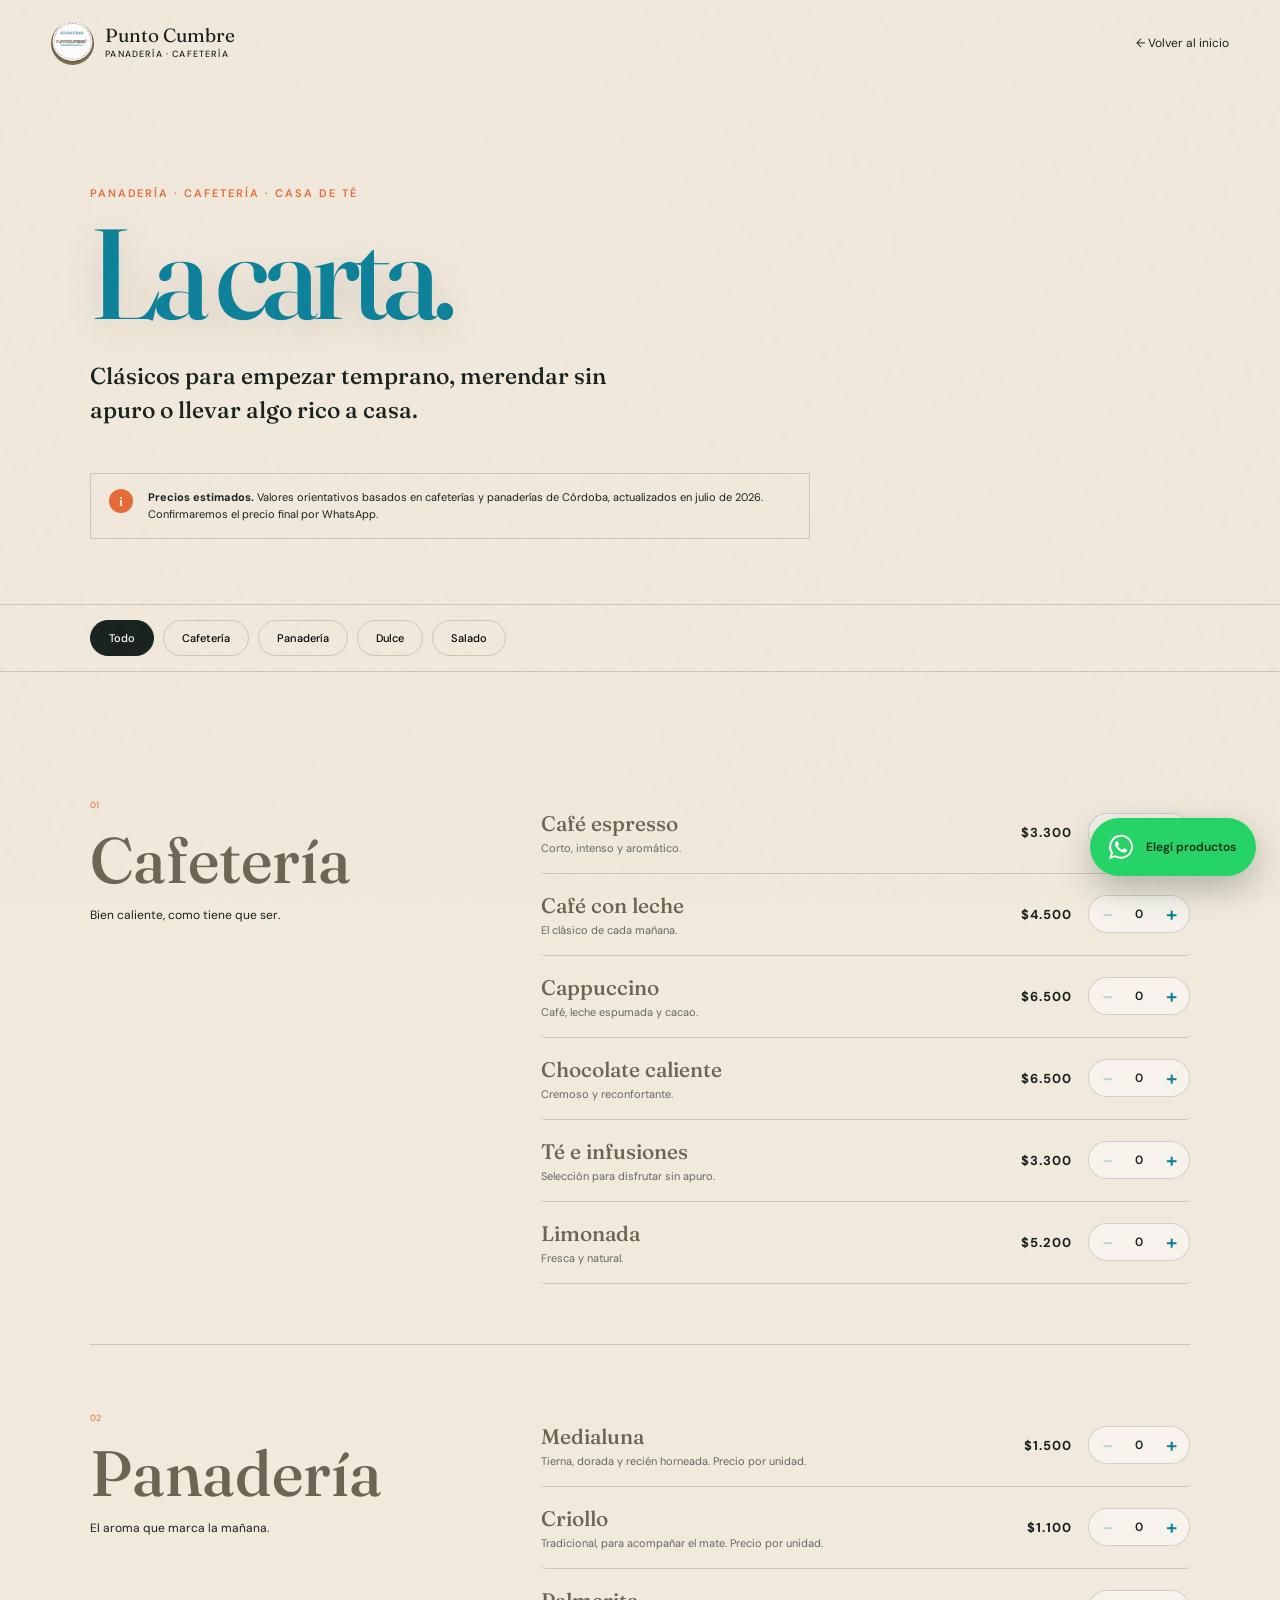
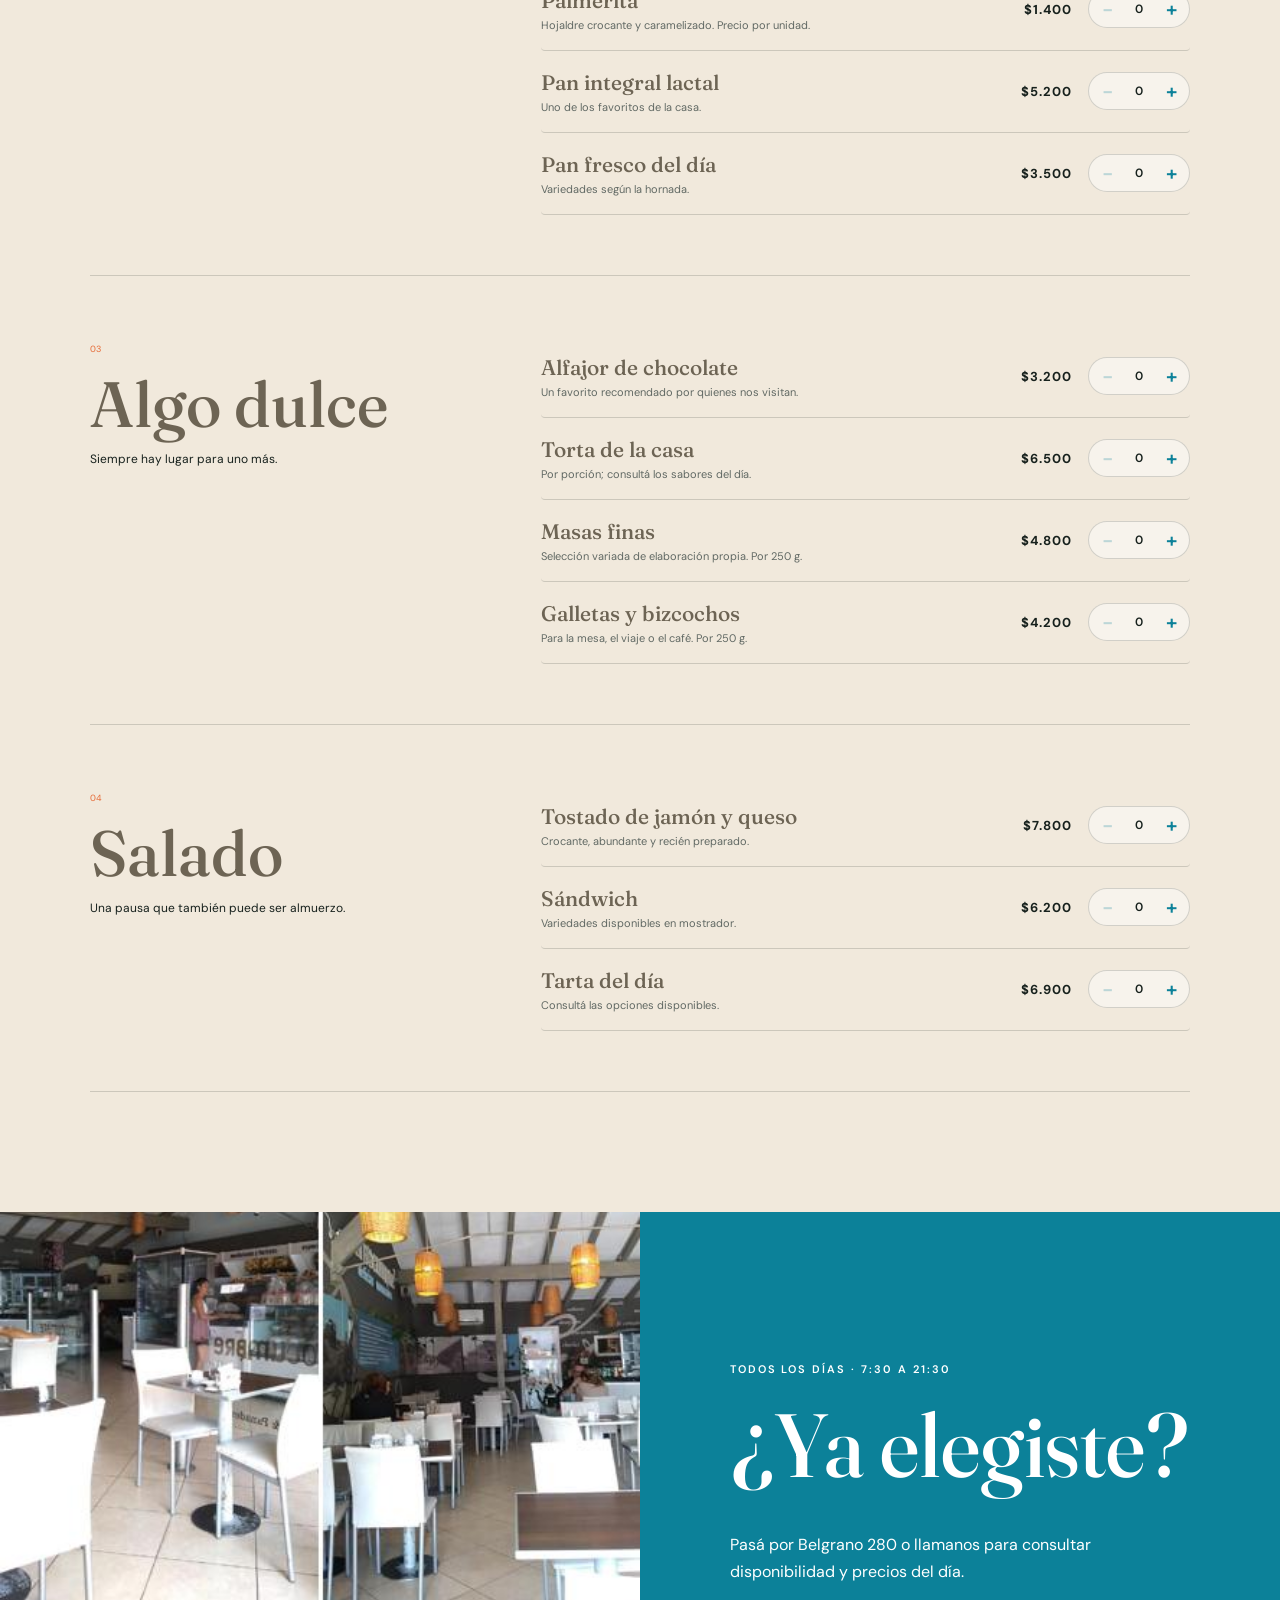
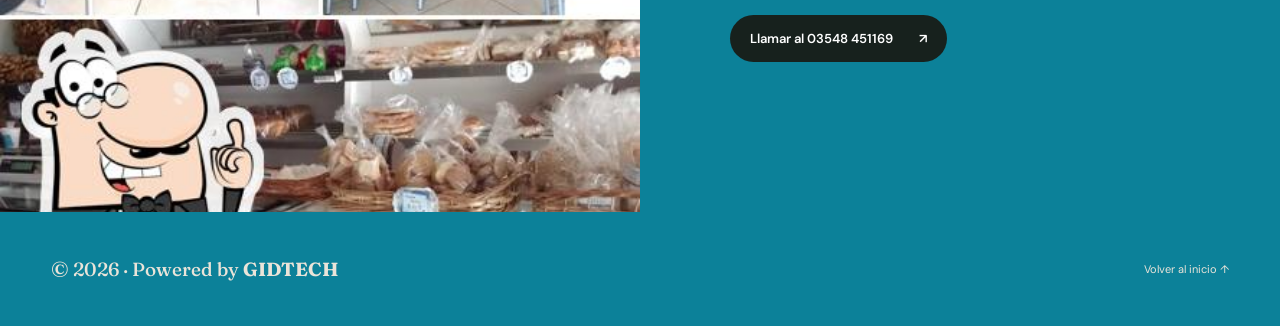
==== commit f20d4ddd: "Actualiza identidad visual y footer" ====
--- a/menu.html
+++ b/menu.html
@@ -9,12 +9,12 @@
   <link rel="preconnect" href="https://fonts.googleapis.com">
   <link rel="preconnect" href="https://fonts.gstatic.com" crossorigin>
   <link href="https://fonts.googleapis.com/css2?family=DM+Sans:wght@400;500;600&family=Fraunces:opsz,wght@9..144,500;9..144,600&display=swap" rel="stylesheet">
-  <link rel="stylesheet" href="styles.css?v=20260728b">
+  <link rel="stylesheet" href="styles.css?v=20260728i">
 </head>
 <body class="menu-page">
   <div class="noise" aria-hidden="true"></div>
   <header class="site-header menu-header">
-    <a class="brand" href="index.html"><span class="brand-mark">PC</span><span>Punto Cumbre<small>panadería · cafetería</small></span></a>
+    <a class="brand" href="index.html"><span class="brand-mark"><img src="assets/img/logopuntocumbre-blanco.png" alt="" aria-hidden="true"></span><span>Punto Cumbre<small>panadería · cafetería</small></span></a>
     <a class="back-home" href="index.html">← Volver al inicio</a>
   </header>
   <main>
@@ -76,7 +76,7 @@
       <div><p class="eyebrow">Todos los días · 7:30 a 21:30</p><h2>¿Ya elegiste?</h2><p>Pasá por Belgrano 280 o llamanos para consultar disponibilidad y precios del día.</p><a class="button button-light" href="tel:+543548451169">Llamar al 03548 451169 <span>↗</span></a></div>
     </section>
   </main>
-  <footer class="menu-footer"><p>© <span id="year">2026</span> Punto Cumbre</p><a href="index.html">Volver al inicio ↑</a></footer>
+  <footer class="menu-footer"><p>© <span id="year">2026</span> · Powered by <strong>GIDTECH</strong></p><a href="index.html">Volver al inicio ↑</a></footer>
   <aside class="cart-summary" id="cart-summary" hidden aria-live="polite">
     <div><span>Tu pedido</span><strong id="cart-total">$0</strong></div>
     <button id="cart-cancel" type="button">Cancelar pedido</button>
--- a/styles.css
+++ b/styles.css
@@ -1,4 +1,4 @@
-:root{--green:#153d32;--green-2:#285747;--cream:#f1e9dc;--paper:#f8f4ed;--ink:#17211d;--orange:#e66b37;--line:rgba(23,33,29,.17);--serif:"Fraunces",Georgia,serif;--sans:"DM Sans",Arial,sans-serif}
+:root{--green:#0c8199;--green-2:#0c8199;--cream:#f1e9dc;--paper:#f8f4ed;--ink:#17211d;--heading:#6d6454;--orange:#e66b37;--line:rgba(23,33,29,.17);--serif:"Fraunces",Georgia,serif;--sans:"DM Sans",Arial,sans-serif}
 *{box-sizing:border-box}html{scroll-behavior:smooth}body{margin:0;background:var(--paper);color:var(--ink);font-family:var(--sans);overflow-x:hidden}.noise{position:fixed;inset:0;pointer-events:none;z-index:20;opacity:.035;background-image:url("data:image/svg+xml,%3Csvg viewBox='0 0 140 140' xmlns='http://www.w3.org/2000/svg'%3E%3Cfilter id='n'%3E%3CfeTurbulence type='fractalNoise' baseFrequency='.8' numOctaves='4' stitchTiles='stitch'/%3E%3C/filter%3E%3Crect width='100%25' height='100%25' filter='url(%23n)'/%3E%3C/svg%3E")}.site-header{height:86px;padding:0 4vw;display:flex;align-items:center;justify-content:space-between;background:var(--paper);position:relative;z-index:15}.brand{display:flex;align-items:center;gap:11px;color:inherit;text-decoration:none;font-family:var(--serif);font-size:19px;line-height:.9}.brand small{display:block;font:500 9px/1 var(--sans);text-transform:uppercase;letter-spacing:.13em;margin-top:6px}.brand-mark{width:43px;height:43px;border-radius:50%;display:grid;place-items:center;background:var(--green);color:var(--cream);font:600 14px/1 var(--serif)}.nav{display:flex;align-items:center;gap:2.2vw}.nav a{color:inherit;text-decoration:none;font-size:13px}.nav a:not(.nav-cta):hover{color:var(--orange)}.nav-cta{padding:12px 18px;border:1px solid var(--ink);border-radius:99px}.menu-toggle{display:none;border:0;background:none;width:42px;height:42px}.menu-toggle span{display:block;width:24px;height:1px;background:var(--ink);margin:6px}
 .hero{--hero-x:0px;--hero-y:0px;--hero-scroll:0px;height:calc(100vh - 86px);min-height:650px;position:relative;color:#fff;overflow:hidden;background:#0b211a;isolation:isolate}.hero-media{position:absolute;inset:-3%;overflow:hidden;transform:translate3d(var(--hero-x),calc(var(--hero-y) + var(--hero-scroll)),0) scale(1.035);will-change:transform;animation:hero-media-in 1.8s cubic-bezier(.16,1,.3,1) both}.hero-image{width:100%;height:100%;object-fit:cover;object-position:center 48%;filter:saturate(.92) contrast(1.03);transform:scale(1.04);animation:hero-breathe 14s 1.8s ease-in-out infinite alternate}.hero-light{position:absolute;inset:-25%;background:radial-gradient(circle at 74% 16%,rgba(255,244,215,.28),transparent 27%);mix-blend-mode:screen;transform:translate3d(calc(var(--hero-x) * -1.8),calc(var(--hero-y) * -1.8),0);pointer-events:none}.hero-shade{position:absolute;inset:0;z-index:1;background:linear-gradient(90deg,rgba(7,20,15,.82) 0,rgba(7,20,15,.48) 38%,rgba(7,20,15,.08) 72%),linear-gradient(0deg,rgba(4,12,9,.58),transparent 52%)}.hero-shade::after{content:"";position:absolute;inset:0;background:linear-gradient(115deg,transparent 30%,rgba(255,255,255,.12) 47%,transparent 59%);transform:translateX(-120%);animation:hero-sheen 1.35s 1.15s cubic-bezier(.16,1,.3,1) forwards}.hero-curtain{position:absolute;inset:0;z-index:7;background:var(--cream);transform-origin:right center;animation:curtain-open 1.45s .12s cubic-bezier(.77,0,.18,1) forwards}.hero-frame{position:absolute;z-index:3;inset:23px;pointer-events:none;border:1px solid rgba(255,255,255,.32);display:flex;align-items:flex-end;justify-content:space-between;padding:15px 18px;color:rgba(255,255,255,.72);font-size:8px;letter-spacing:.19em;text-transform:uppercase;opacity:0;animation:fade-up .8s 1.65s ease forwards}.hero-copy{position:absolute;z-index:4;left:7vw;top:50%;transform:translateY(-47%);max-width:780px}.hero-copy>*{opacity:0;transform:translateY(22px);animation:fade-up .85s cubic-bezier(.16,1,.3,1) forwards}.hero-copy .eyebrow{animation-delay:1.08s}.hero-copy h1{animation-delay:1.16s}.hero-copy .hero-lead{animation-delay:1.28s}.hero-copy .hero-actions{animation-delay:1.38s}.eyebrow{text-transform:uppercase;letter-spacing:.18em;font-size:11px;font-weight:600;margin:0 0 24px}.eyebrow.dark{color:var(--orange)}.hero h1,.menu-hero h1{font:500 clamp(70px,10vw,150px)/.78 var(--serif);letter-spacing:-.055em;margin:0;text-shadow:0 8px 40px rgba(0,0,0,.14)}.hero h1 em,.section h2 em{font-weight:500}.hero-lead{font-size:16px;line-height:1.6;max-width:430px;margin:35px 0}.hero-actions{display:flex;align-items:center;gap:28px}.button{border:0;border-radius:100px;padding:15px 20px;display:inline-flex;align-items:center;justify-content:center;gap:26px;text-decoration:none;font-size:13px;font-weight:600;transition:.25s ease}.button:hover{transform:translateY(-2px)}.button-light{background:var(--cream);color:var(--ink)}.button-dark{background:var(--green);color:#fff}.button-outline{border:1px solid rgba(255,255,255,.45);color:#fff}.text-link,.arrow-link{color:inherit;text-decoration:none;font-size:13px;border-bottom:1px solid currentColor;padding-bottom:5px}.hero-stamp{position:absolute;z-index:4;right:5vw;bottom:48px;width:118px;height:118px;border:1px solid rgba(255,255,255,.55);border-radius:50%;display:grid;place-items:center;opacity:0;animation:fade-up .9s 1.62s ease forwards;backdrop-filter:blur(5px)}.hero-stamp span{position:absolute;font-size:8px;text-transform:uppercase;letter-spacing:.2em;animation:spin 16s linear infinite}.hero-stamp b{font:500 30px var(--serif)}.photo-credit{position:absolute;z-index:4;left:42px;bottom:43px;font-size:8px;text-transform:uppercase;letter-spacing:.14em;opacity:.62}
 .section{padding:115px 7vw}.section-kicker{font-size:10px;text-transform:uppercase;letter-spacing:.16em;font-weight:600;display:flex;gap:16px;align-items:center;margin-bottom:55px}.section-kicker span{color:var(--orange)}.intro-grid{display:grid;grid-template-columns:1.45fr .55fr;gap:9vw}.section h2,.menu-copy h2,.visit h2{font:500 clamp(48px,6.2vw,96px)/.95 var(--serif);letter-spacing:-.045em;margin:0}.intro-copy{padding-top:12px;font-size:16px;line-height:1.75}.intro-copy p{margin:0 0 20px}.arrow-link{display:inline-flex;justify-content:space-between;gap:55px;margin-top:22px}.feature-strip{display:grid;grid-template-columns:repeat(3,1fr);border-top:1px solid var(--line);margin-top:90px}.feature-strip article{padding:28px 5vw 10px 0;border-right:1px solid var(--line)}.feature-strip article+article{padding-left:3vw}.feature-strip article:last-child{border:0}.feature-strip span{font-size:9px;color:var(--orange)}.feature-strip h3{font:500 25px var(--serif);margin:16px 0 10px}.feature-strip p{font-size:13px;line-height:1.6;margin:0;color:#4d5853}
@@ -141,7 +141,7 @@
 .menu-list article{cursor:pointer;border-radius:4px;transition:background .2s ease,padding .2s ease}
 .menu-list article:hover{background:rgba(255,255,255,.35);padding-inline:12px}
 .menu-list article:focus-visible{outline:2px solid var(--green);outline-offset:4px}
-.menu-list article.selected{background:rgba(37,211,102,.12);padding-inline:12px}
+.menu-list article.selected{background:rgba(12,129,153,.12);padding-inline:12px}
 .menu-list article.selected b{color:var(--green)}
 
 @media(max-width:850px){
@@ -151,7 +151,7 @@
 /* Menu cart */
 .menu-list article{cursor:default;align-items:center}
 .menu-list article:hover{padding-inline:0;background:transparent}
-.menu-list article.selected{padding-inline:12px;background:rgba(37,211,102,.12)}
+.menu-list article.selected{padding-inline:12px;background:rgba(12,129,153,.12)}
 .menu-item-actions{flex:0 0 auto;display:flex;align-items:center;gap:16px}
 .menu-item-actions b{min-width:66px;text-align:right;font-size:13px;color:var(--ink)}
 .quantity-control{height:38px;display:grid;grid-template-columns:36px 28px 36px;align-items:center;border:1px solid var(--line);border-radius:99px;background:rgba(255,255,255,.45);overflow:hidden}
@@ -201,3 +201,44 @@
   .gallery-controls{grid-template-columns:44px 1fr 44px;gap:12px}
   .gallery-arrow{width:44px;height:44px}
 }
+
+/* Punto Cumbre logo */
+.brand-mark{overflow:hidden;background:transparent}
+.brand-mark img{display:block;width:100%;height:100%;object-fit:cover;transform:scale(1.36)}
+.hero-stamp{overflow:hidden;background:transparent;border-color:transparent}
+.hero-logo{display:block;width:100%;height:100%;object-fit:cover;border-radius:50%;animation:spin-cropped-logo 16s linear infinite}
+
+@media(max-width:850px){
+  .hero-stamp{display:grid;width:76px;height:76px;right:18px;bottom:18px}
+}
+
+@keyframes spin-cropped-logo{
+  from{transform:scale(1.36) rotate(0deg)}
+  to{transform:scale(1.36) rotate(360deg)}
+}
+
+/* Brand palette: turquoise surfaces and dark buttons */
+.hero{background:#0c8199}
+.reviews,.menu-bottom,footer{background:#0c8199}
+.button-dark,.button-light,.menu-filter button.active,.quantity-control button:hover:not(:disabled),.gallery-arrow:hover{background:var(--ink);border-color:var(--ink);color:#fff}
+.nav-cta{background:var(--ink);border-color:var(--ink);color:#fff!important}
+.cart-summary{background:#0c8199}
+
+/* Warm heading color on light backgrounds */
+.intro h2,.feature-strip h3,.menu-copy h2,.gallery-heading h2,.visit-card h2,.category-title h2,.menu-list h3,.menu-bottom+* h2{color:var(--heading)}
+
+/* Accessible, balanced footer */
+.site-footer{grid-template-columns:minmax(230px,1fr) minmax(280px,1fr) auto;grid-template-rows:auto auto;padding:48px max(190px,4vw) 48px 4vw;column-gap:48px;row-gap:20px;align-items:center}
+.site-footer .footer-brand{grid-column:1;grid-row:1 / span 2}
+.site-footer .footer-message{grid-column:2;grid-row:1}
+.site-footer .footer-meta{grid-column:2;grid-row:2;font-size:10px;letter-spacing:.02em;opacity:.72}
+.site-footer .footer-meta strong{font-weight:600;color:#fff}
+.site-footer .footer-nav{grid-column:3;grid-row:1 / span 2;display:flex;align-items:center;gap:28px}
+.site-footer a:focus-visible,.menu-footer a:focus-visible{outline:2px solid #fff;outline-offset:5px;border-radius:2px}
+
+@media(max-width:850px){
+  .site-footer{display:grid;grid-template-columns:1fr;padding:44px 20px 110px;gap:25px}
+  .site-footer .footer-brand,.site-footer .footer-message,.site-footer .footer-meta,.site-footer .footer-nav{grid-column:1;grid-row:auto}
+  .site-footer .footer-nav{display:flex;flex-wrap:wrap;gap:18px 26px}
+  .menu-footer{padding-bottom:105px}
+}
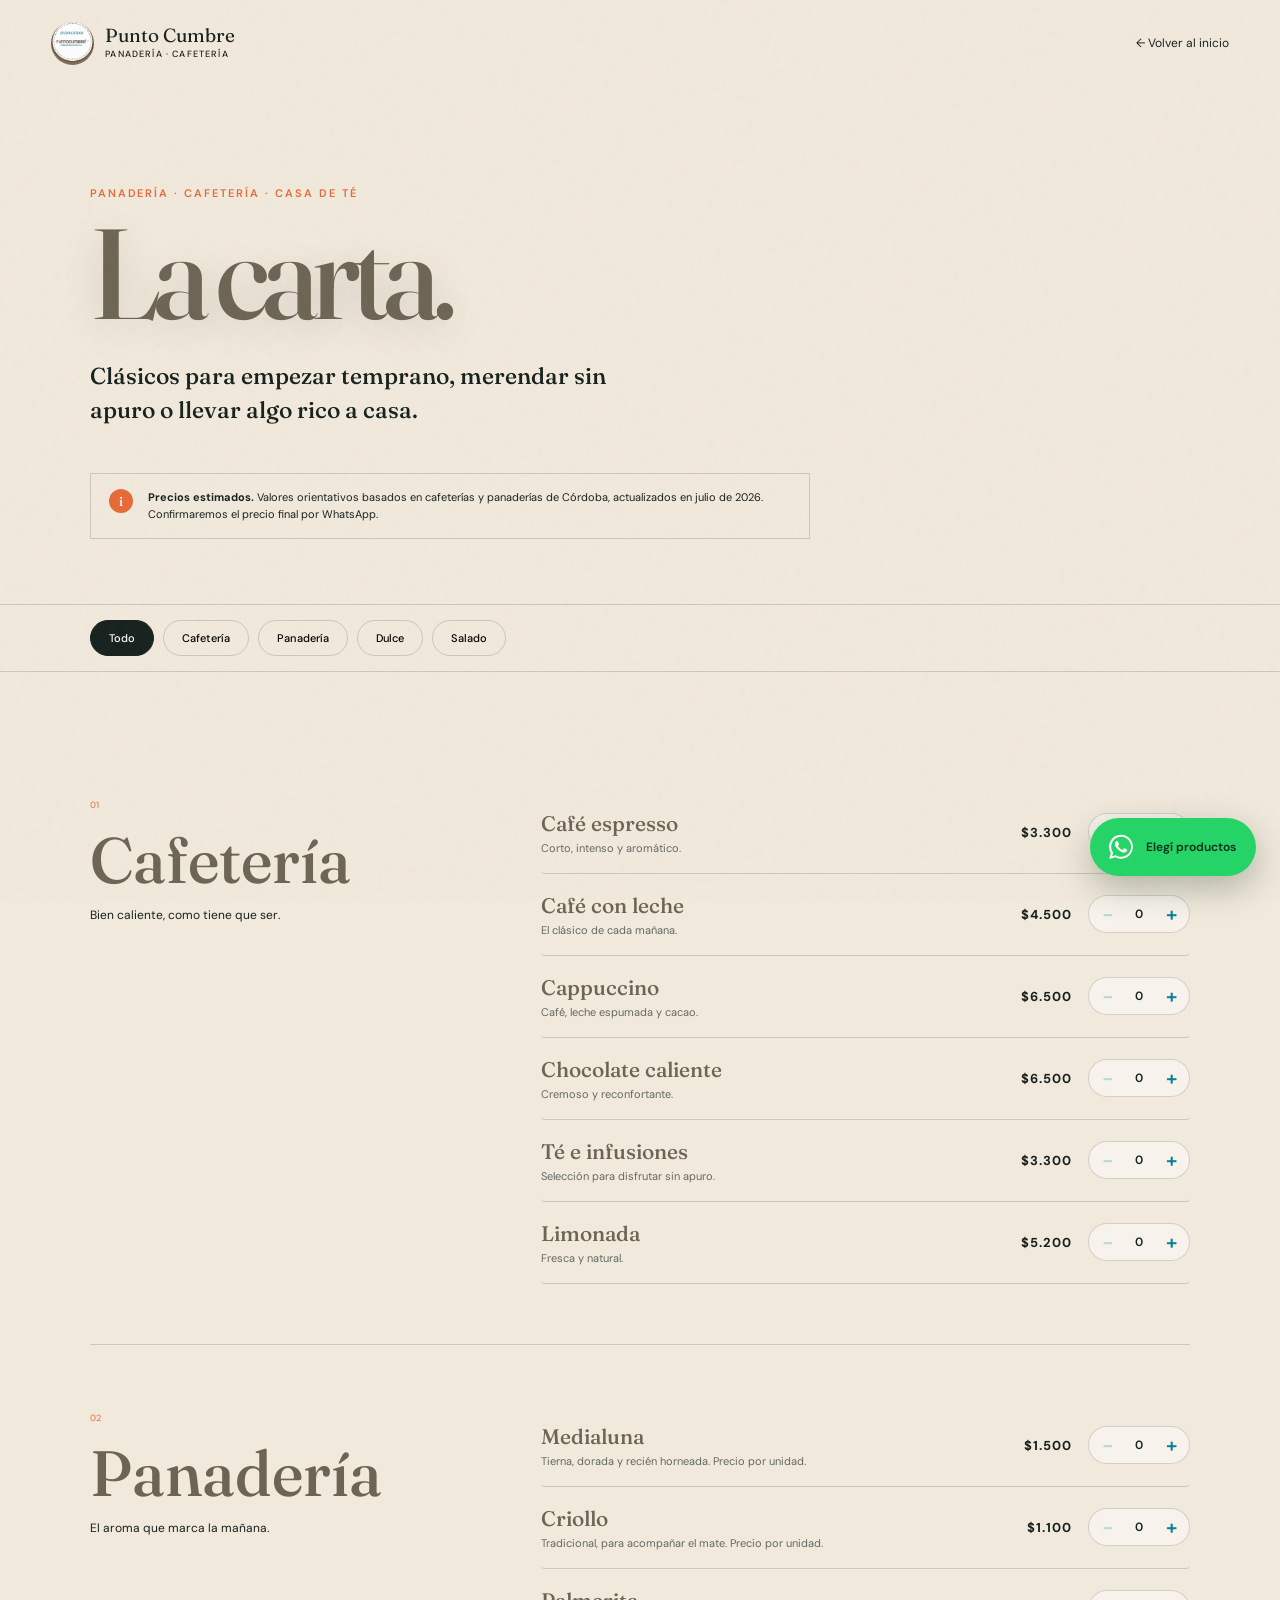
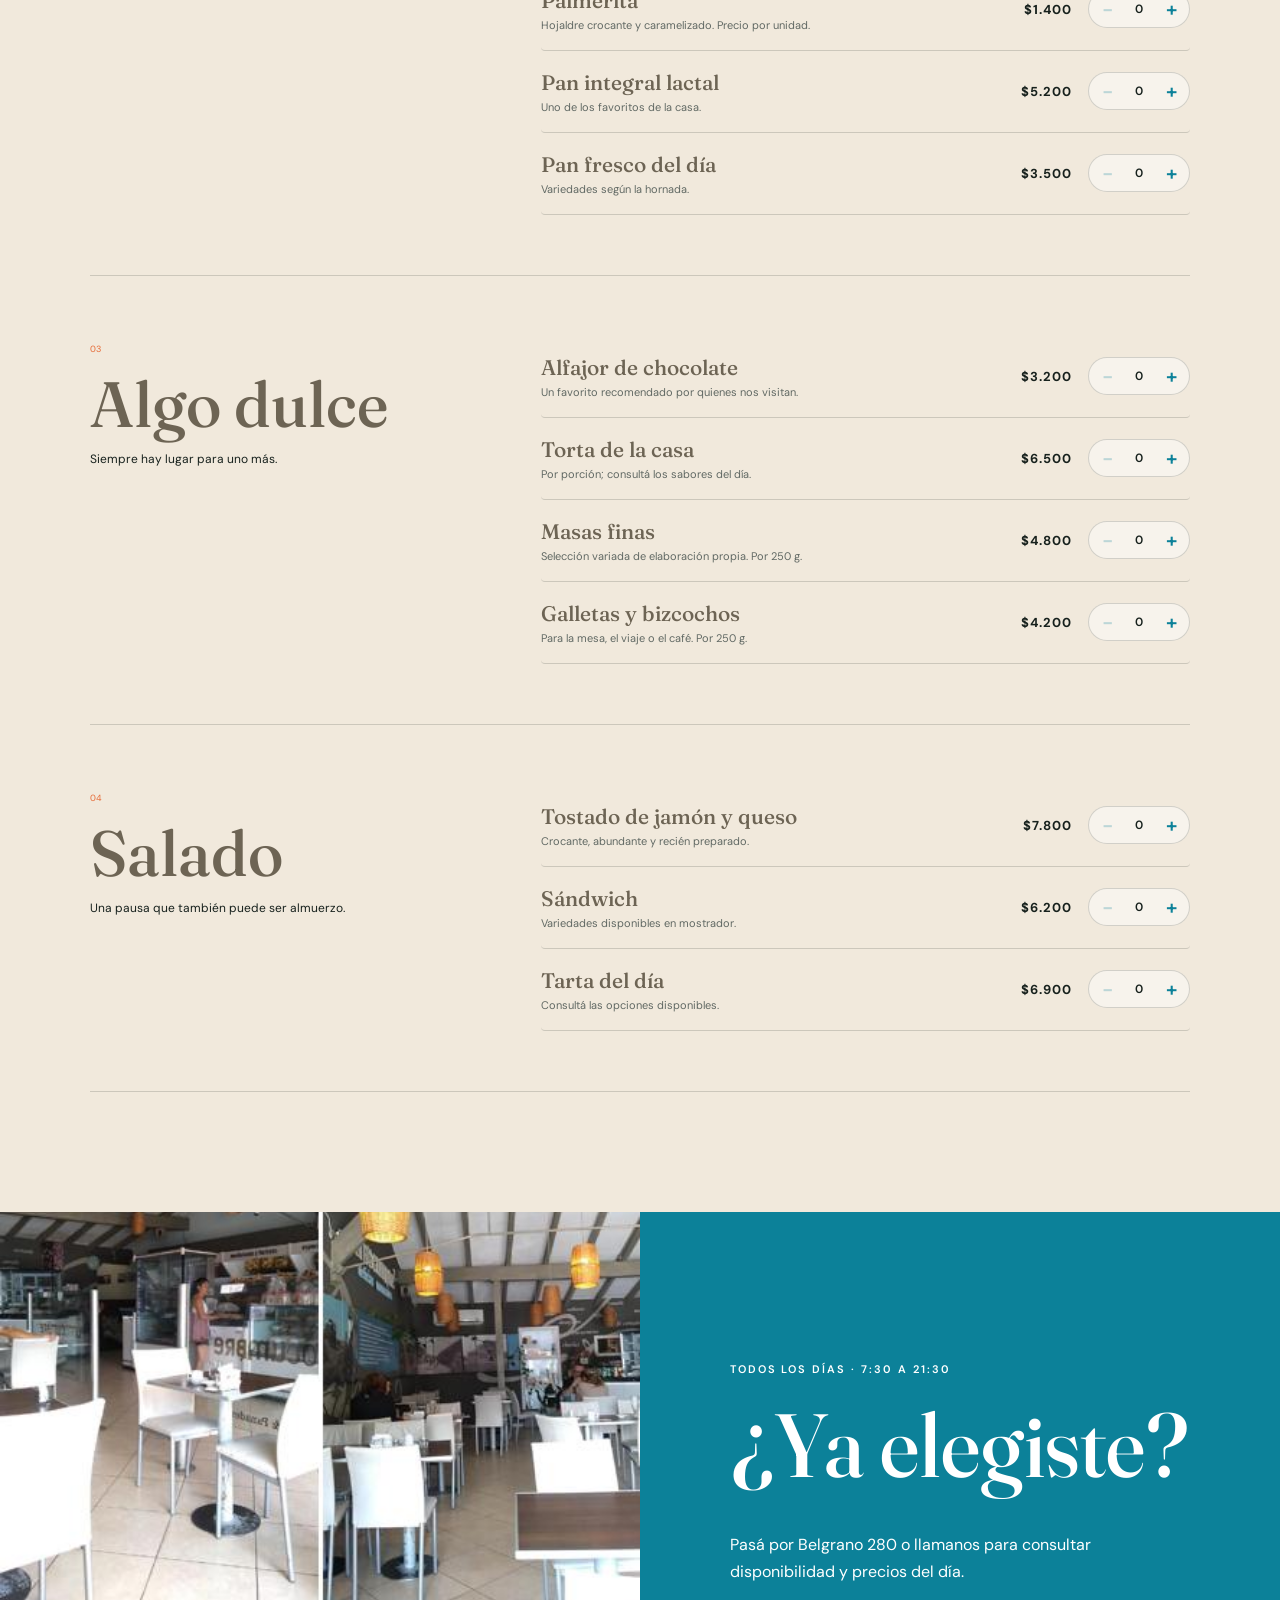
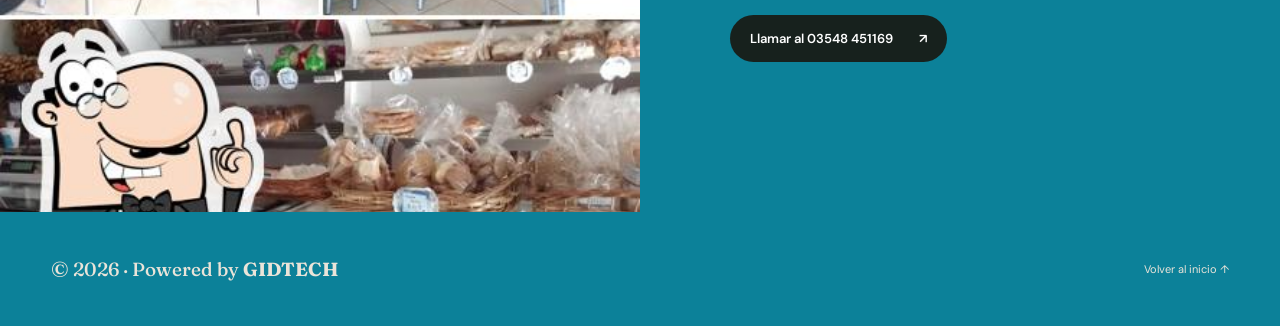
==== commit a37c88d1: "Actualiza color del titulo de la carta" ====
--- a/menu.html
+++ b/menu.html
@@ -9,7 +9,7 @@
   <link rel="preconnect" href="https://fonts.googleapis.com">
   <link rel="preconnect" href="https://fonts.gstatic.com" crossorigin>
   <link href="https://fonts.googleapis.com/css2?family=DM+Sans:wght@400;500;600&family=Fraunces:opsz,wght@9..144,500;9..144,600&display=swap" rel="stylesheet">
-  <link rel="stylesheet" href="styles.css?v=20260728i">
+  <link rel="stylesheet" href="styles.css?v=20260728j">
 </head>
 <body class="menu-page">
   <div class="noise" aria-hidden="true"></div>
--- a/styles.css
+++ b/styles.css
@@ -226,6 +226,7 @@
 
 /* Warm heading color on light backgrounds */
 .intro h2,.feature-strip h3,.menu-copy h2,.gallery-heading h2,.visit-card h2,.category-title h2,.menu-list h3,.menu-bottom+* h2{color:var(--heading)}
+.menu-hero h1{color:var(--heading)}
 
 /* Accessible, balanced footer */
 .site-footer{grid-template-columns:minmax(230px,1fr) minmax(280px,1fr) auto;grid-template-rows:auto auto;padding:48px max(190px,4vw) 48px 4vw;column-gap:48px;row-gap:20px;align-items:center}
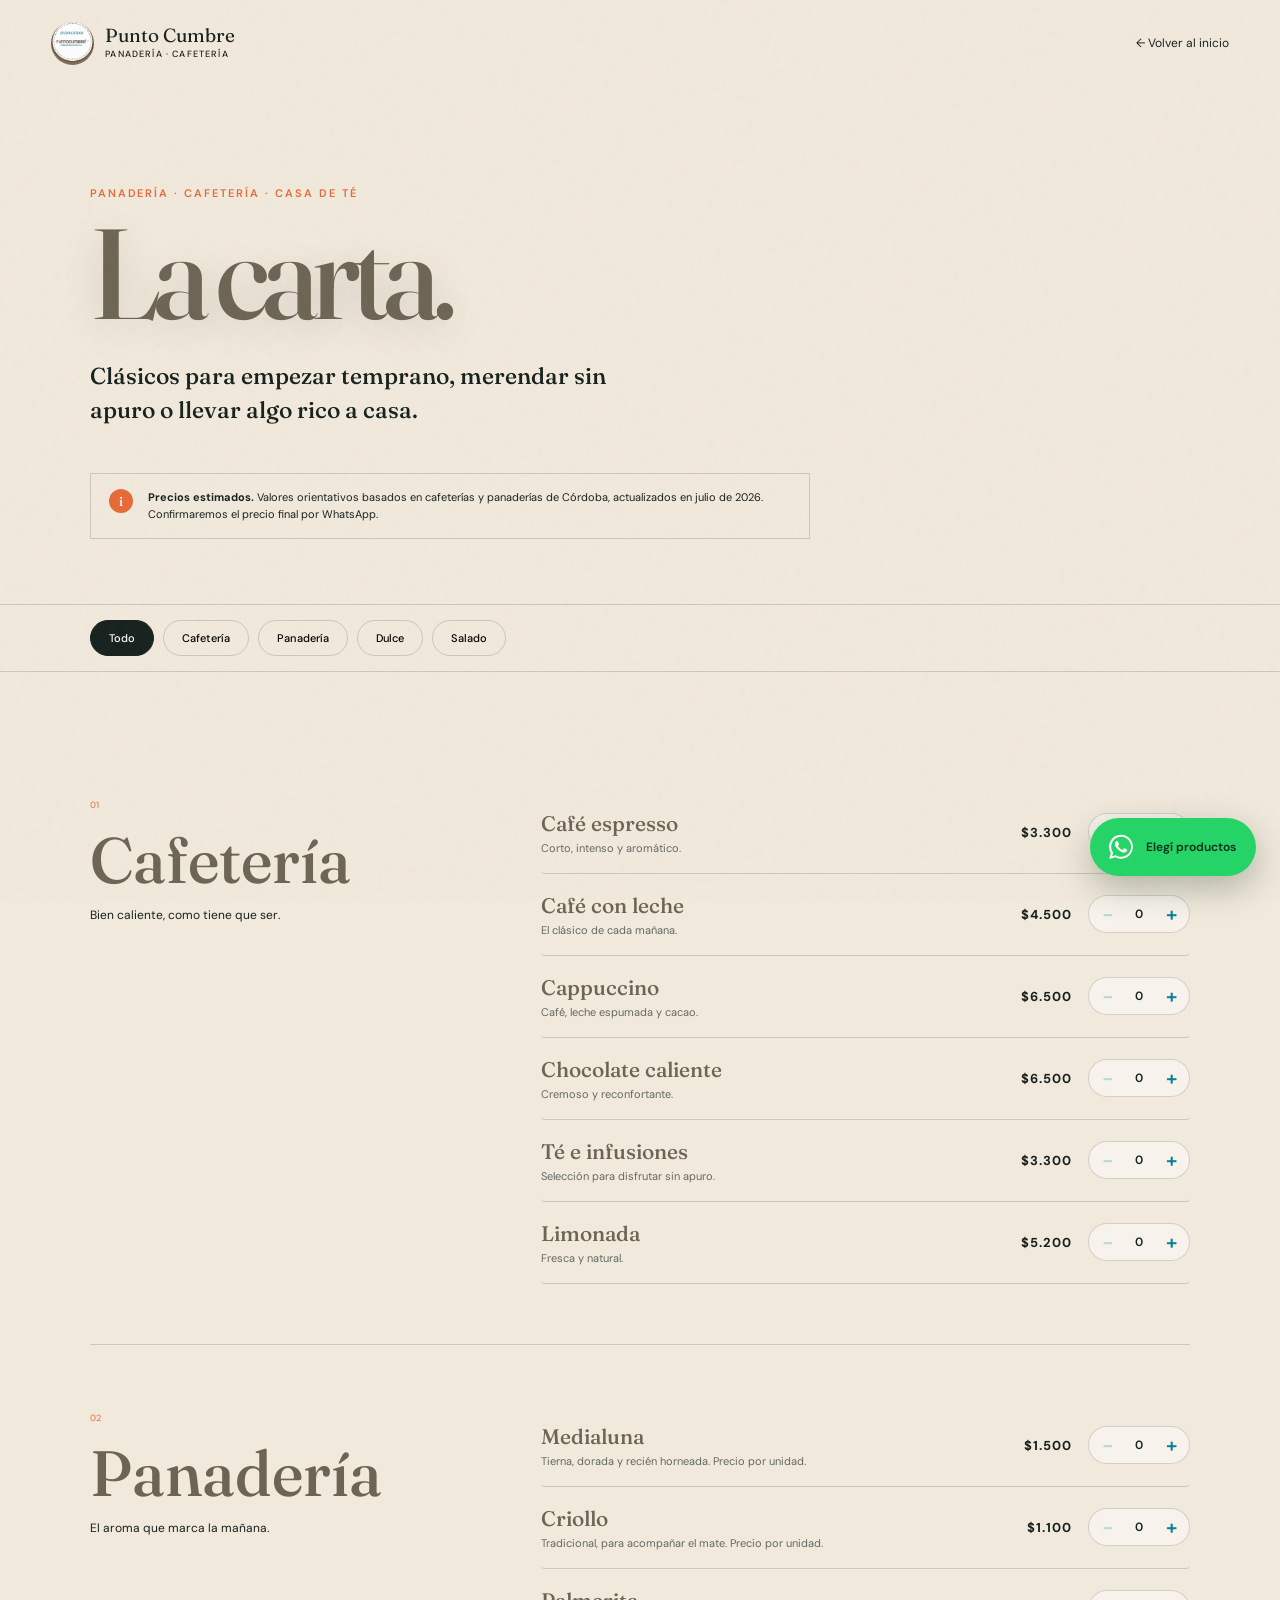
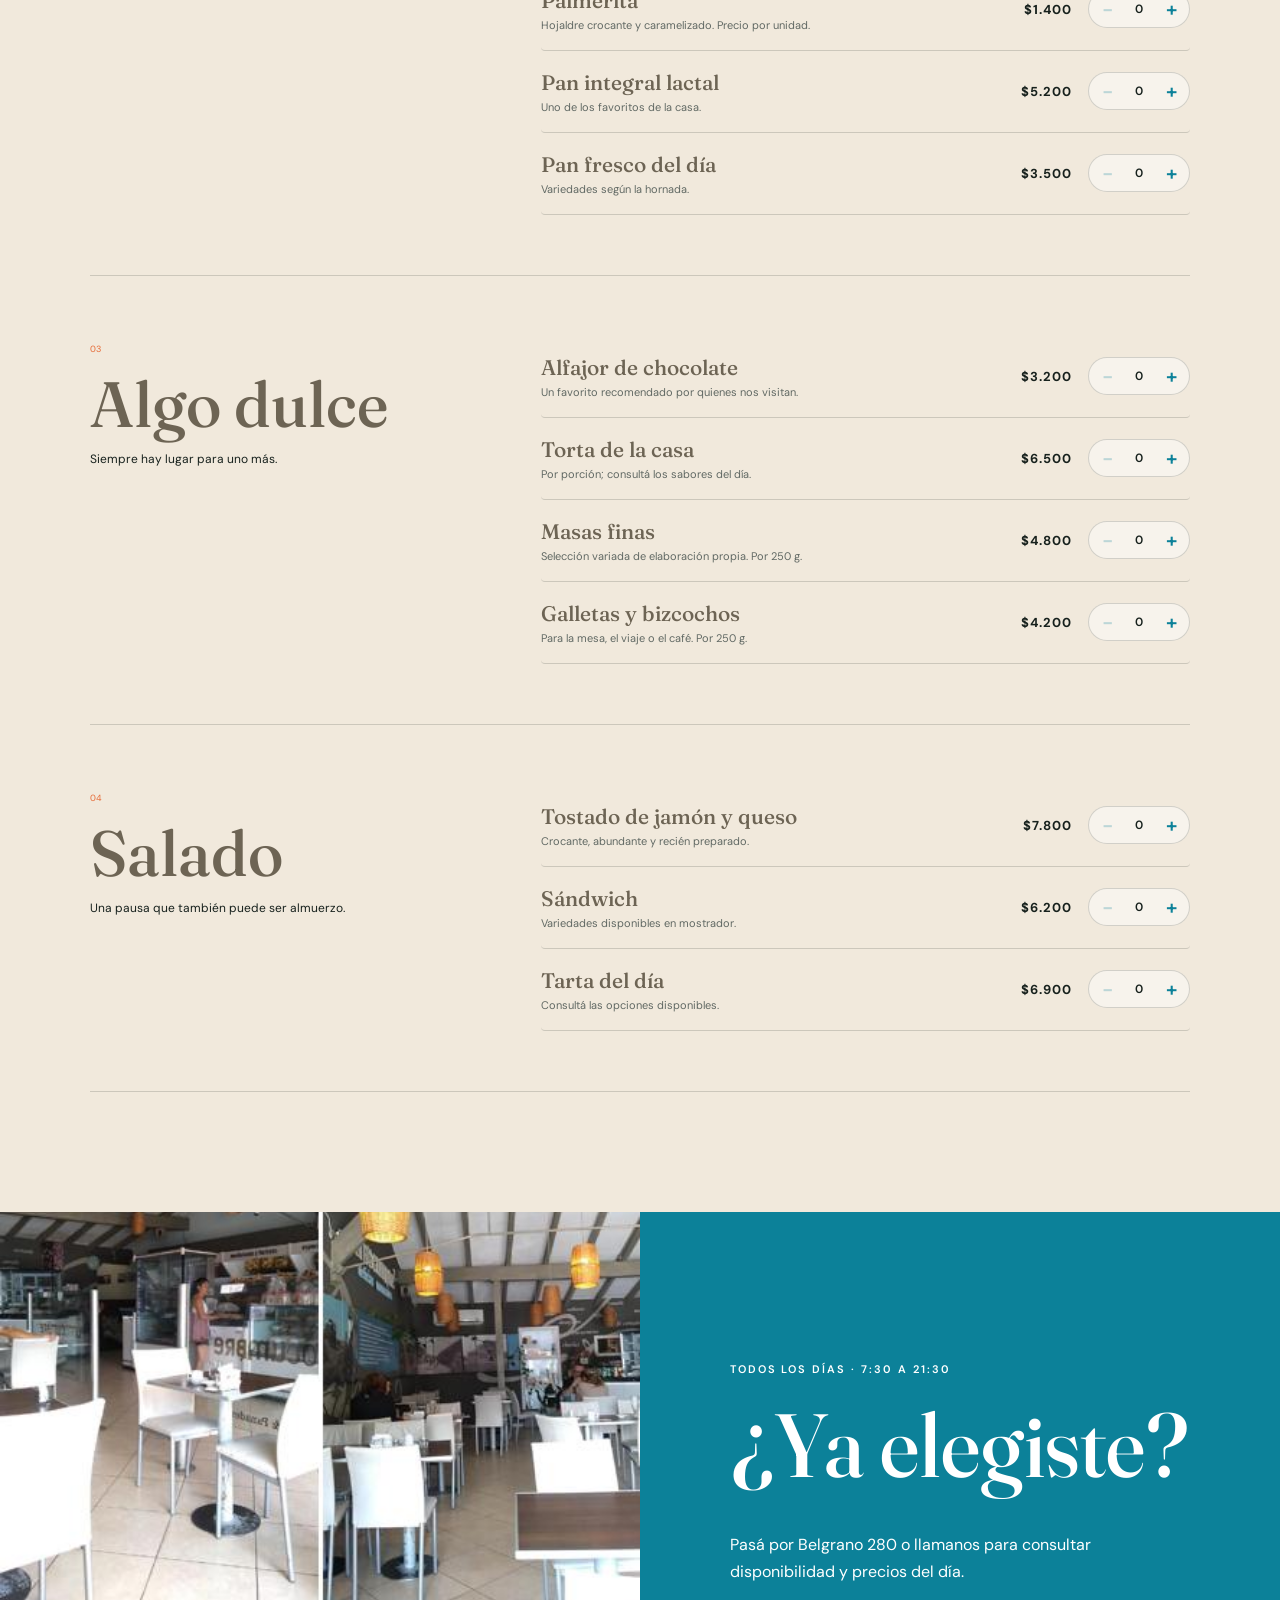
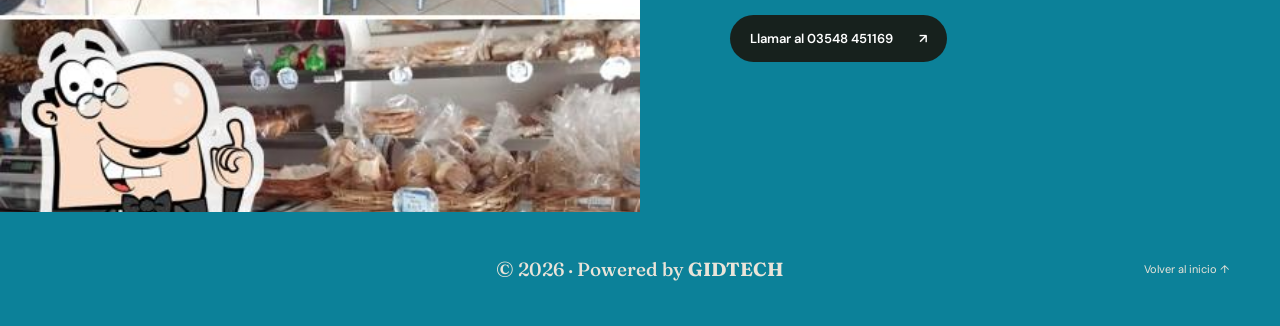
==== commit 7ff61988: "Centra credito del footer" ====
--- a/menu.html
+++ b/menu.html
@@ -9,7 +9,7 @@
   <link rel="preconnect" href="https://fonts.googleapis.com">
   <link rel="preconnect" href="https://fonts.gstatic.com" crossorigin>
   <link href="https://fonts.googleapis.com/css2?family=DM+Sans:wght@400;500;600&family=Fraunces:opsz,wght@9..144,500;9..144,600&display=swap" rel="stylesheet">
-  <link rel="stylesheet" href="styles.css?v=20260728j">
+  <link rel="stylesheet" href="styles.css?v=20260728k">
 </head>
 <body class="menu-page">
   <div class="noise" aria-hidden="true"></div>
--- a/styles.css
+++ b/styles.css
@@ -236,10 +236,17 @@
 .site-footer .footer-meta strong{font-weight:600;color:#fff}
 .site-footer .footer-nav{grid-column:3;grid-row:1 / span 2;display:flex;align-items:center;gap:28px}
 .site-footer a:focus-visible,.menu-footer a:focus-visible{outline:2px solid #fff;outline-offset:5px;border-radius:2px}
+.site-footer .footer-brand{grid-row:1}
+.site-footer .footer-meta{grid-column:1 / -1;grid-row:2;justify-self:center;text-align:center}
+.menu-footer{display:grid;grid-template-columns:1fr auto 1fr;align-items:center}
+.menu-footer p{grid-column:2;text-align:center}
+.menu-footer>a{grid-column:3;justify-self:end}
 
 @media(max-width:850px){
   .site-footer{display:grid;grid-template-columns:1fr;padding:44px 20px 110px;gap:25px}
   .site-footer .footer-brand,.site-footer .footer-message,.site-footer .footer-meta,.site-footer .footer-nav{grid-column:1;grid-row:auto}
   .site-footer .footer-nav{display:flex;flex-wrap:wrap;gap:18px 26px}
   .menu-footer{padding-bottom:105px}
-}
+  .menu-footer{grid-template-columns:1fr;justify-items:center;gap:22px}
+  .menu-footer p,.menu-footer>a{grid-column:1;justify-self:center;text-align:center}
+}
